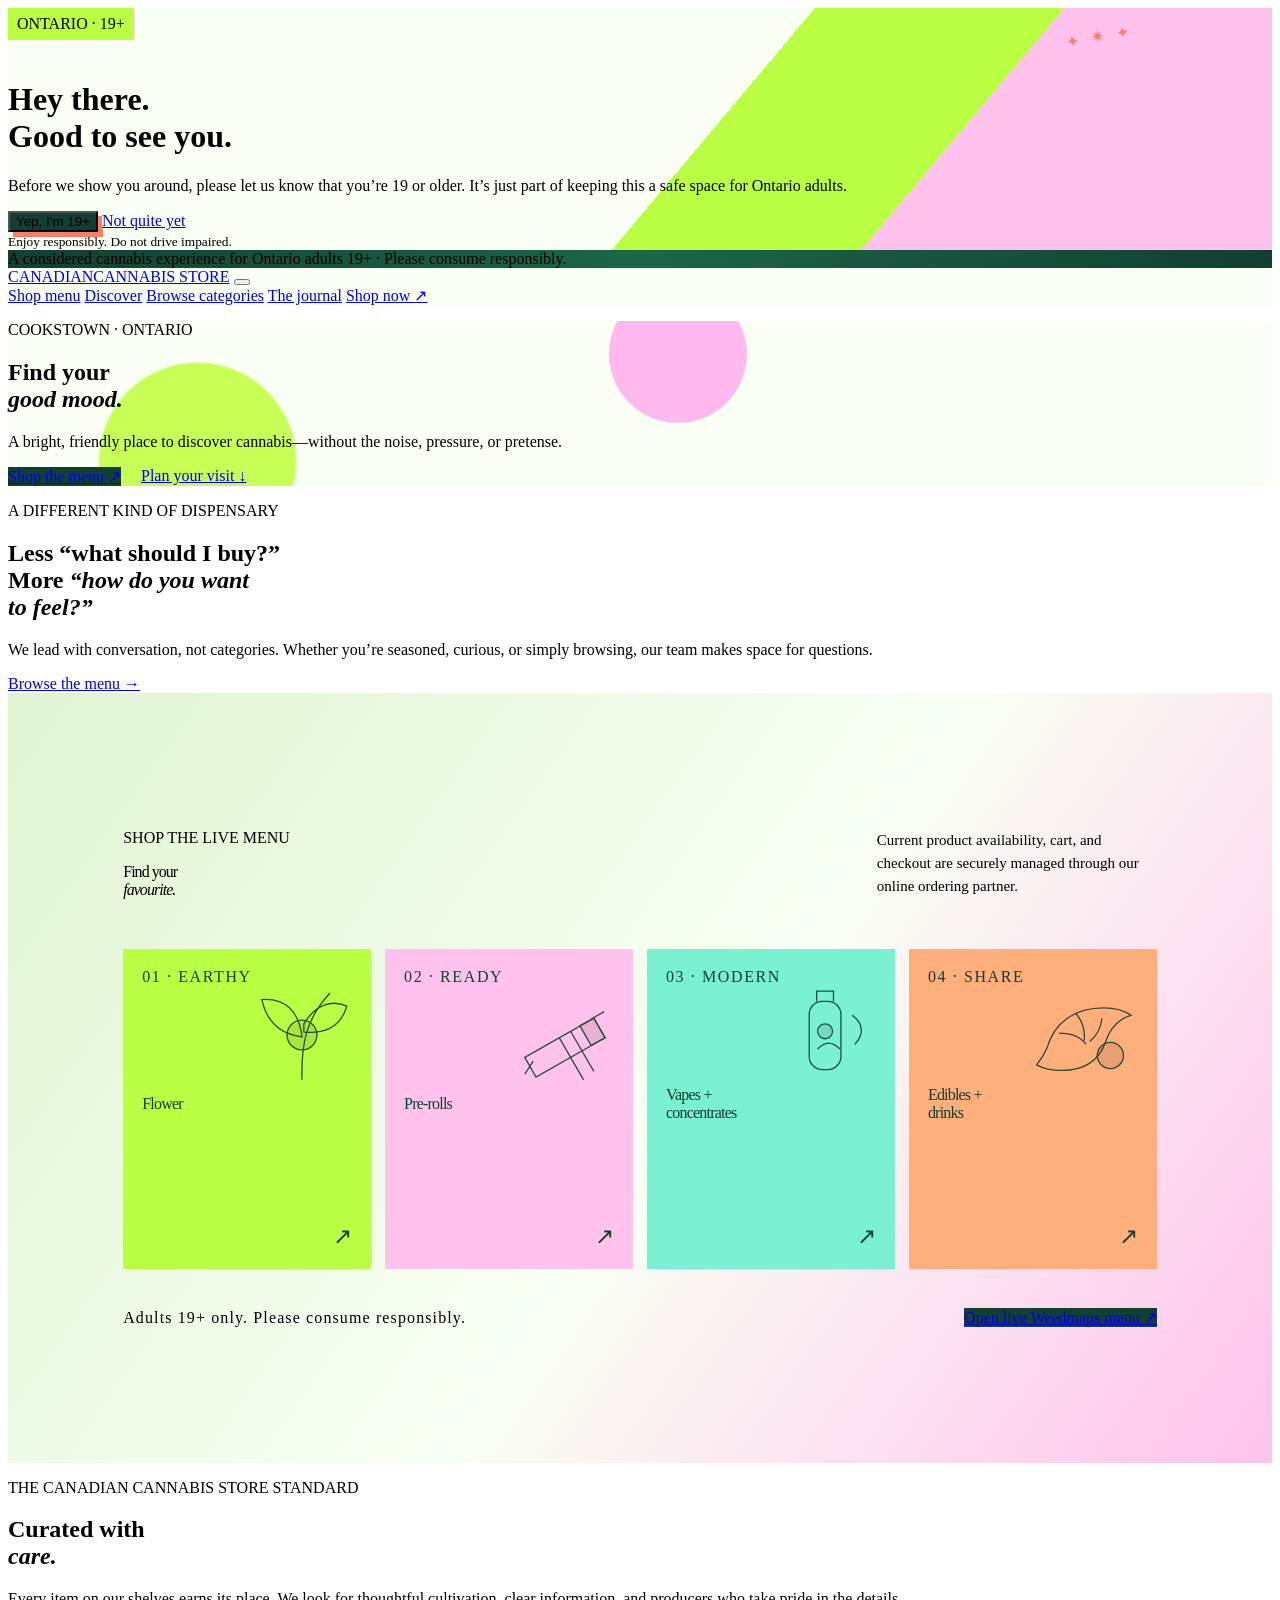
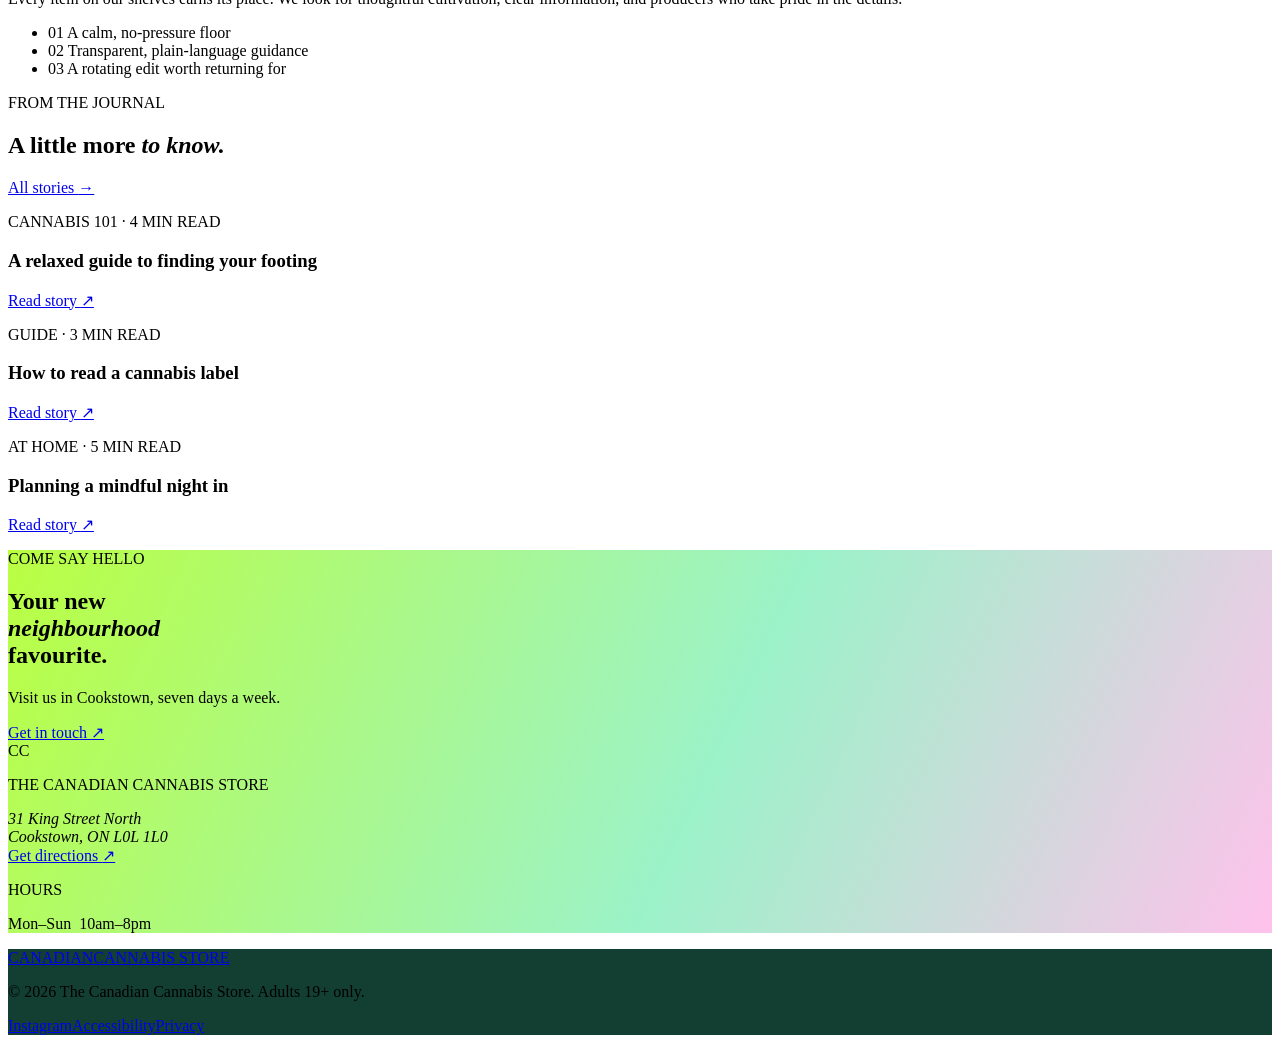
==== index.html @ 95847a27 "Add index.html" ====
<!doctype html>
<html lang="en">
  <head>
    <meta charset="UTF-8" />
    <meta name="viewport" content="width=device-width, initial-scale=1.0" />
    <meta name="description" content="The Canadian Cannabis Store is a 19+ cannabis retail experience in Cookstown, Ontario." />
    <title>The Canadian Cannabis Store — Cookstown, Ontario</title>
    <link rel="preconnect" href="https://fonts.googleapis.com" />
    <link rel="preconnect" href="https://fonts.gstatic.com" crossorigin />
    <link href="https://fonts.googleapis.com/css2?family=DM+Mono:wght@400;500&family=DM+Sans:wght@400;500;600;700&family=Fraunces:opsz,wght@9..144,500;9..144,600&display=swap" rel="stylesheet" />
    <link rel="stylesheet" href="styles.css" />
    <style>
      :root{--ink:#3d241c;--moss:#6c4935;--cream:#f8f0df;--sand:#e5cba4;--orange:#c96145;--lime:#c59e54}.notice,footer,.moods{background:#3d241c}.button-dark{background:#3d241c}.hero-actions{display:flex;align-items:center;gap:20px}.shop-menu{padding:120px 9vw;background:#eecb97}.shop-menu-head{display:flex;justify-content:space-between;align-items:end;margin-bottom:50px}.shop-menu h2{font:500 clamp(47px,5.5vw,76px)/.94 var(--serif);letter-spacing:-.06em;margin:0}.shop-menu h2 em{font-style:italic}.shop-menu-head>p{max-width:280px;font-size:15px;line-height:1.55;margin:0}.shop-links{display:grid;grid-template-columns:repeat(4,1fr);gap:14px}.shop-links a{color:var(--ink);min-height:282px;display:flex;flex-direction:column;justify-content:space-between;text-decoration:none;padding:19px;position:relative;overflow:hidden;transition:transform .25s,box-shadow .25s}.shop-links a:hover{transform:translateY(-5px);box-shadow:0 12px 0 rgba(61,36,28,.15)}.shop-links .category-no{font:10px var(--mono);letter-spacing:.1em}.shop-links strong{font:500 34px/.95 var(--serif);letter-spacing:-.05em;max-width:160px}.shop-links i{font-style:normal;font-size:23px;align-self:flex-end}.category-art{position:absolute;right:13px;top:30px;width:112px;height:112px;opacity:.9}.cat-flower{background:#d87850}.cat-preroll{background:#d6a958}.cat-vapes{background:#b98262}.cat-edibles{background:#d99774}.category-art svg{width:100%;height:100%;fill:none;stroke:var(--ink);stroke-width:1.4}.category-art .fill{fill:rgba(61,36,28,.12)}.shop-menu-bottom{margin-top:24px;display:flex;align-items:center;justify-content:space-between}.shop-menu-bottom p{font:10px var(--mono);letter-spacing:.07em}.shop-menu-bottom .button{white-space:nowrap}@media(max-width:760px){.hero-actions{align-items:flex-start;flex-direction:column}.shop-menu{padding:80px 9vw}.shop-menu-head{display:block;margin-bottom:35px}.shop-menu-head>p{margin-top:25px}.shop-links{grid-template-columns:1fr 1fr}.shop-links a{min-height:210px}.shop-links strong{font-size:27px}.category-art{width:86px;height:86px;top:26px}.shop-menu-bottom{align-items:flex-start;gap:20px;flex-direction:column}}
      .shop-drawer{position:fixed;inset:0;z-index:30;pointer-events:none}.shop-drawer.is-open{pointer-events:auto}.drawer-backdrop{position:absolute;inset:0;background:rgba(61,36,28,.5);opacity:0;transition:opacity .25s}.drawer-panel{position:absolute;right:0;top:0;height:100%;width:min(1120px,100%);overflow-y:auto;background:#f8f0df;transform:translateX(100%);transition:transform .35s ease;padding:47px 5vw}.shop-drawer.is-open .drawer-backdrop{opacity:1}.shop-drawer.is-open .drawer-panel{transform:translateX(0)}.drawer-header{display:flex;align-items:flex-start;justify-content:space-between;border-bottom:1px solid rgba(61,36,28,.25);padding-bottom:26px}.drawer-header .eyebrow{margin-bottom:12px}.drawer-header h2{font:500 53px/.9 var(--serif);letter-spacing:-.06em;margin:0}.drawer-header h2 em{font-style:italic}.drawer-close{border:1px solid var(--ink);background:transparent;color:var(--ink);font:31px/1 var(--sans);height:42px;width:42px;border-radius:50%;cursor:pointer}.drawer-note{margin:20px 0 35px;font:10px/1.5 var(--mono);letter-spacing:.04em;color:#745848}.drawer-content{display:grid;grid-template-columns:1.5fr .8fr;gap:44px}.drawer-section-title{display:flex;align-items:baseline;justify-content:space-between;border-bottom:1px solid rgba(61,36,28,.25);padding-bottom:11px}.drawer-section-title h3{font:500 28px var(--serif);letter-spacing:-.04em;margin:0}.drawer-section-title span{font:9px var(--mono);letter-spacing:.09em}.product-grid{display:grid;grid-template-columns:repeat(2,1fr);gap:14px;margin-top:15px}.menu-product{background:#fff9ec;padding:14px}.product-pack{height:130px;display:flex;align-items:center;justify-content:center;position:relative;overflow:hidden}.product-pack:before,.product-pack:after{content:'';position:absolute;border:1px solid rgba(61,36,28,.32);border-radius:50%;height:120px;width:120px}.product-pack:after{height:78px;width:78px}.product-pack span{position:relative;z-index:1;font:11px var(--mono);letter-spacing:.08em}.terra{background:#d87850}.gold{background:#d6a958}.olive{background:#aeb068}.rose{background:#dcaa91}.menu-product p{font:9px var(--mono);letter-spacing:.06em;margin:15px 0 6px}.menu-product h4{font:500 25px/1 var(--serif);letter-spacing:-.04em;margin:0 0 14px}.menu-product>div:last-child{display:flex;align-items:center;justify-content:space-between}.menu-product strong{font-size:13px}.menu-product button{border:1px solid var(--ink);border-radius:18px;background:transparent;padding:7px 10px;color:var(--ink);font:10px var(--mono);cursor:pointer}.menu-product button span{font-size:16px;margin-left:6px}.cart-panel{background:#e7c99c;padding:21px;height:max-content;position:sticky;top:0}.cart-items{min-height:145px;padding:12px 0}.cart-items>p{font:13px/1.45 var(--sans);max-width:170px}.cart-item{display:grid;grid-template-columns:1fr auto 18px;gap:9px;padding:9px 0;border-bottom:1px solid rgba(61,36,28,.18);font-size:12px}.cart-item small{display:block;font:9px var(--mono);margin-top:4px}.cart-item button{background:transparent;border:0;color:var(--ink);font-size:18px;cursor:pointer;padding:0}.cart-total{display:flex;justify-content:space-between;border-top:1px solid var(--ink);padding:15px 0;font:13px var(--mono)}.cart-panel .button{width:100%;margin:4px 0 12px;font-size:9px}.cart-panel .button:disabled{opacity:.45;cursor:not-allowed}.cart-panel>small{font:9px/1.4 var(--mono);color:#745848;display:block}@media(max-width:760px){.drawer-panel{padding:27px 6vw}.drawer-header h2{font-size:43px}.drawer-content{grid-template-columns:1fr;gap:25px}.product-grid{grid-template-columns:1fr 1fr}.menu-product h4{font-size:21px}.cart-panel{position:static}.drawer-note{margin-bottom:24px}}
      :root{--ink:#123f32;--moss:#2e8061;--cream:#f9fff4;--sand:#dff4d2;--orange:#ff7d66;--lime:#baff42}.notice,footer,.moods{background:#123f32}.notice{background:linear-gradient(90deg,#123f32,#1a6748,#123f32)}.button-dark{background:#123f32}.header{background:#f9fff4}.hero{background:radial-gradient(circle at 15% 85%,#c8ff57 0 9%,transparent 9.2%),radial-gradient(circle at 53% 20%,#ffb9ed 0 10%,transparent 10.2%),#f9fff4}.hero-image{background-image:linear-gradient(130deg,rgba(186,255,66,.42),rgba(104,242,191,.28) 45%,rgba(255,127,218,.3)),url('https://images.unsplash.com/photo-1531058020387-3be344556be6?auto=format&fit=crop&w=1200&q=85');background-blend-mode:screen,normal}.image-tag{background:#baff42}.shop-menu{background:linear-gradient(125deg,#dff4d2 0%,#f9fff4 54%,#ffc2ec 100%)}.cat-flower{background:#baff42}.cat-preroll{background:#ffc2ec}.cat-vapes{background:#7af1d1}.cat-edibles{background:#ffae7c}.visit{background:linear-gradient(115deg,#baff42,#9cf2c9 56%,#ffc2ec)}.age-gate{background:linear-gradient(130deg,#f9fff4 0 55%,#baff42 55% 72%,#ffc2ec 72%)}.gate-art{background:radial-gradient(circle at 23% 28%,#ff7d66 0 12%,transparent 12.4%),radial-gradient(circle at 68% 68%,#baff42 0 17%,transparent 17.5%),linear-gradient(135deg,rgba(18,63,50,.16),rgba(18,63,50,.42)),url('https://images.unsplash.com/photo-1444392061186-0e23080c6128?auto=format&fit=crop&w=1000&q=85');background-position:center;background-size:cover}.hero-image,.manifesto-image,.story-image{background-color:#95db7d;background-blend-mode:soft-light;filter:saturate(.72) contrast(1.08) hue-rotate(42deg)}.gate-card{position:relative}.gate-card:after{content:'✦  ✷  ✦';position:absolute;right:11%;top:8%;color:#ff7d66;font:27px var(--serif);letter-spacing:.25em;transform:rotate(-10deg)}.gate-card .eyebrow{display:inline-block;background:#baff42;padding:7px 9px;margin-bottom:20px}.gate-actions .button-dark{box-shadow:5px 5px 0 #ff7d66}.gate-actions .button-quiet{background:#f9fff4}@media(max-width:760px){.age-gate{background:#f9fff4}.gate-card:after{right:4%;top:5%}.hero{background:radial-gradient(circle at 90% 4%,#ffc2ec 0 10%,transparent 10.3%),#f9fff4}}
      .story-two{background-image:url('https://images.unsplash.com/photo-1497250681960-ef046c08a56e?auto=format&fit=crop&w=900&q=80')!important}
    </style>
  </head>
  <body>
    <div class="age-gate" id="ageGate" role="dialog" aria-modal="true" aria-labelledby="gateTitle">
      <div class="gate-art"></div>
      <div class="gate-card">
        <span class="eyebrow">ONTARIO · 19+</span>
        <h1 id="gateTitle">Hey there.<br />Good to see you.</h1>
        <p>Before we show you around, please let us know that you’re 19 or older. It’s just part of keeping this a safe space for Ontario adults.</p>
        <div class="gate-actions">
          <button class="button button-dark" id="confirmAge">Yep, I’m 19+</button>
          <a class="button button-quiet" href="https://www.google.com">Not quite yet</a>
        </div>
        <small>Enjoy responsibly. Do not drive impaired.</small>
      </div>
    </div>

    <div class="site-shell" id="siteShell">
      <div class="notice">A considered cannabis experience for Ontario adults 19+ <span>·</span> Please consume responsibly.</div>
      <header class="header">
        <a class="brand" href="#top" aria-label="The Canadian Cannabis Store home">CANADIAN<span>CANNABIS STORE</span></a>
        <button class="menu-toggle" aria-label="Open menu" aria-expanded="false"><i></i><i></i></button>
        <nav class="nav" aria-label="Main navigation">
          <a href="#" data-order-link>Shop menu</a>
          <a href="#discover">Discover</a>
          <a href="#shop">Browse categories</a>
          <a href="#journal">The journal</a>
          <a href="#" class="nav-visit" data-order-link>Shop now <span>↗</span></a>
        </nav>
      </header>

      <main id="top">
        <section class="hero">
          <div class="hero-copy">
            <p class="eyebrow">COOKSTOWN · ONTARIO</p>
            <h1>Find your<br /><em>good mood.</em></h1>
            <p class="hero-intro">A bright, friendly place to discover cannabis—without the noise, pressure, or pretense.</p>
            <div class="hero-actions">
              <a href="#" class="button button-dark" data-order-link>Shop the menu <span>↗</span></a>
              <a href="#visit" class="text-link">Plan your visit <span>↓</span></a>
            </div>
          </div>
          <div class="hero-image-wrap">
            <div class="hero-image" role="img" aria-label="A quiet, sunlit shop interior with botanical details"></div>
          </div>
        </section>

        <section class="intro" id="discover">
          <p class="eyebrow">A DIFFERENT KIND OF DISPENSARY</p>
          <div class="intro-grid">
            <h2>Less “what should I buy?”<br />More <em>“how do you want<br />to feel?”</em></h2>
            <div class="intro-side">
              <p>We lead with conversation, not categories. Whether you’re seasoned, curious, or simply browsing, our team makes space for questions.</p>
              <a class="text-link" href="#shop">Browse the menu <span>→</span></a>
            </div>
          </div>
        </section>

        <section class="shop-menu" id="shop" aria-labelledby="shopMenuHeading">
          <div class="shop-menu-head"><div><p class="eyebrow">SHOP THE LIVE MENU</p><h2 id="shopMenuHeading">Find your<br /><em>favourite.</em></h2></div><p>Current product availability, cart, and checkout are securely managed through our online ordering partner.</p></div>
          <div class="shop-links">
            <a class="cat-flower" href="#" data-order-link><span class="category-no">01 · EARTHY</span><span class="category-art"><svg viewBox="0 0 120 120" aria-hidden="true"><path d="M60 108C59 70 64 43 90 15M60 62C36 59 22 45 17 22c25-2 40 13 43 40ZM62 48C75 27 92 22 108 29c-6 21-22 30-46 28Z"/><circle class="fill" cx="60" cy="60" r="16"/></svg></span><strong>Flower</strong><i>↗</i></a>
            <a class="cat-preroll" href="#" data-order-link><span class="category-no">02 · READY</span><span class="category-art"><svg viewBox="0 0 120 120" aria-hidden="true"><path d="m18 84 74-42 12 21-74 42zM89 43l14-8M27 88l-9 14M55 63l26 45M67 56l25 43"/><path class="fill" d="m92 42 12 21-15 8-12-21z"/></svg></span><strong>Pre-rolls</strong><i>↗</i></a>
            <a class="cat-vapes" href="#" data-order-link><span class="category-no">03 · MODERN</span><span class="category-art"><svg viewBox="0 0 120 120" aria-hidden="true"><rect x="42" y="24" width="34" height="73" rx="14"/><path d="M50 24V13h18v11M51 75c8-8 15-9 24 0M88 39c12 8 13 20 3 31"/><circle class="fill" cx="59" cy="56" r="8"/></svg></span><strong>Vapes +<br/>concentrates</strong><i>↗</i></a>
            <a class="cat-edibles" href="#" data-order-link><span class="category-no">04 · SHARE</span><span class="category-art"><svg viewBox="0 0 120 120" aria-hidden="true"><path d="M16 74c8-28 30-43 61-43 13 0 22 3 29 8-13 4-22 13-27 28-7 20-22 31-47 31-11 0-20-2-27-6 4-5 8-11 11-18Z"/><path d="M29 58c14 0 23 4 29 12M47 37c7 8 10 17 9 29M75 42c-1 10-5 18-13 25"/><circle class="fill" cx="84" cy="82" r="14"/></svg></span><strong>Edibles +<br/>drinks</strong><i>↗</i></a>
          </div>
          <div class="shop-menu-bottom"><p>Adults 19+ only. Please consume responsibly.</p><a href="#" data-order-link class="button button-dark">Open live Weedmaps menu <span>↗</span></a></div>
        </section>

        <section class="manifesto">
          <div class="manifesto-image" role="img" aria-label="Close up of a juniper branch"></div>
          <div class="manifesto-copy">
            <p class="eyebrow">THE CANADIAN CANNABIS STORE STANDARD</p>
            <h2>Curated with<br /><em>care.</em></h2>
            <p>Every item on our shelves earns its place. We look for thoughtful cultivation, clear information, and producers who take pride in the details.</p>
            <ul>
              <li><span>01</span> A calm, no-pressure floor</li>
              <li><span>02</span> Transparent, plain-language guidance</li>
              <li><span>03</span> A rotating edit worth returning for</li>
            </ul>
          </div>
        </section>

        <section class="journal" id="journal">
          <div class="journal-top"><div><p class="eyebrow">FROM THE JOURNAL</p><h2>A little more <em>to know.</em></h2></div><a class="text-link" href="#visit">All stories <span>→</span></a></div>
          <div class="story-grid">
            <article><div class="story-image story-one"></div><p class="story-meta">CANNABIS 101 · 4 MIN READ</p><h3>A relaxed guide to finding your footing</h3><a href="blog-cannabis-101.html" aria-label="Read Cannabis 101">Read story <span>↗</span></a></article>
            <article><div class="story-image story-two"></div><p class="story-meta">GUIDE · 3 MIN READ</p><h3>How to read a cannabis label</h3><a href="blog-reading-labels.html" aria-label="Read How to read a cannabis label">Read story <span>↗</span></a></article>
            <article><div class="story-image story-three"></div><p class="story-meta">AT HOME · 5 MIN READ</p><h3>Planning a mindful night in</h3><a href="blog-mindful-night.html" aria-label="Read Planning a mindful night in">Read story <span>↗</span></a></article>
          </div>
        </section>

        <section class="visit" id="visit">
          <div class="visit-copy"><p class="eyebrow">COME SAY HELLO</p><h2>Your new<br /><em>neighbourhood</em><br />favourite.</h2><p>Visit us in Cookstown, seven days a week.</p><a class="button button-light" href="mailto:info@thecanadiancannabisstore.org">Get in touch <span>↗</span></a></div>
          <div class="visit-detail"><div class="location-mark">CC</div><div><p class="eyebrow">THE CANADIAN CANNABIS STORE</p><address>31 King Street North<br />Cookstown, ON L0L 1L0</address><a class="direction-link" href="https://maps.google.com/?q=31+King+Street+North+Cookstown+ON">Get directions <span>↗</span></a></div><div class="hours"><p class="eyebrow">HOURS</p><p>Mon–Sun&nbsp;&nbsp;10am–8pm</p></div></div>
        </section>
      </main>
      <footer><a class="brand" href="#top">CANADIAN<span>CANNABIS STORE</span></a><p>© 2026 The Canadian Cannabis Store. Adults 19+ only.</p><div><a href="#top">Instagram</a><a href="#top">Accessibility</a><a href="#top">Privacy</a></div></footer>
    </div>
    <script src="config.js"></script>
    <script src="script.js"></script>
  </body>
</html>
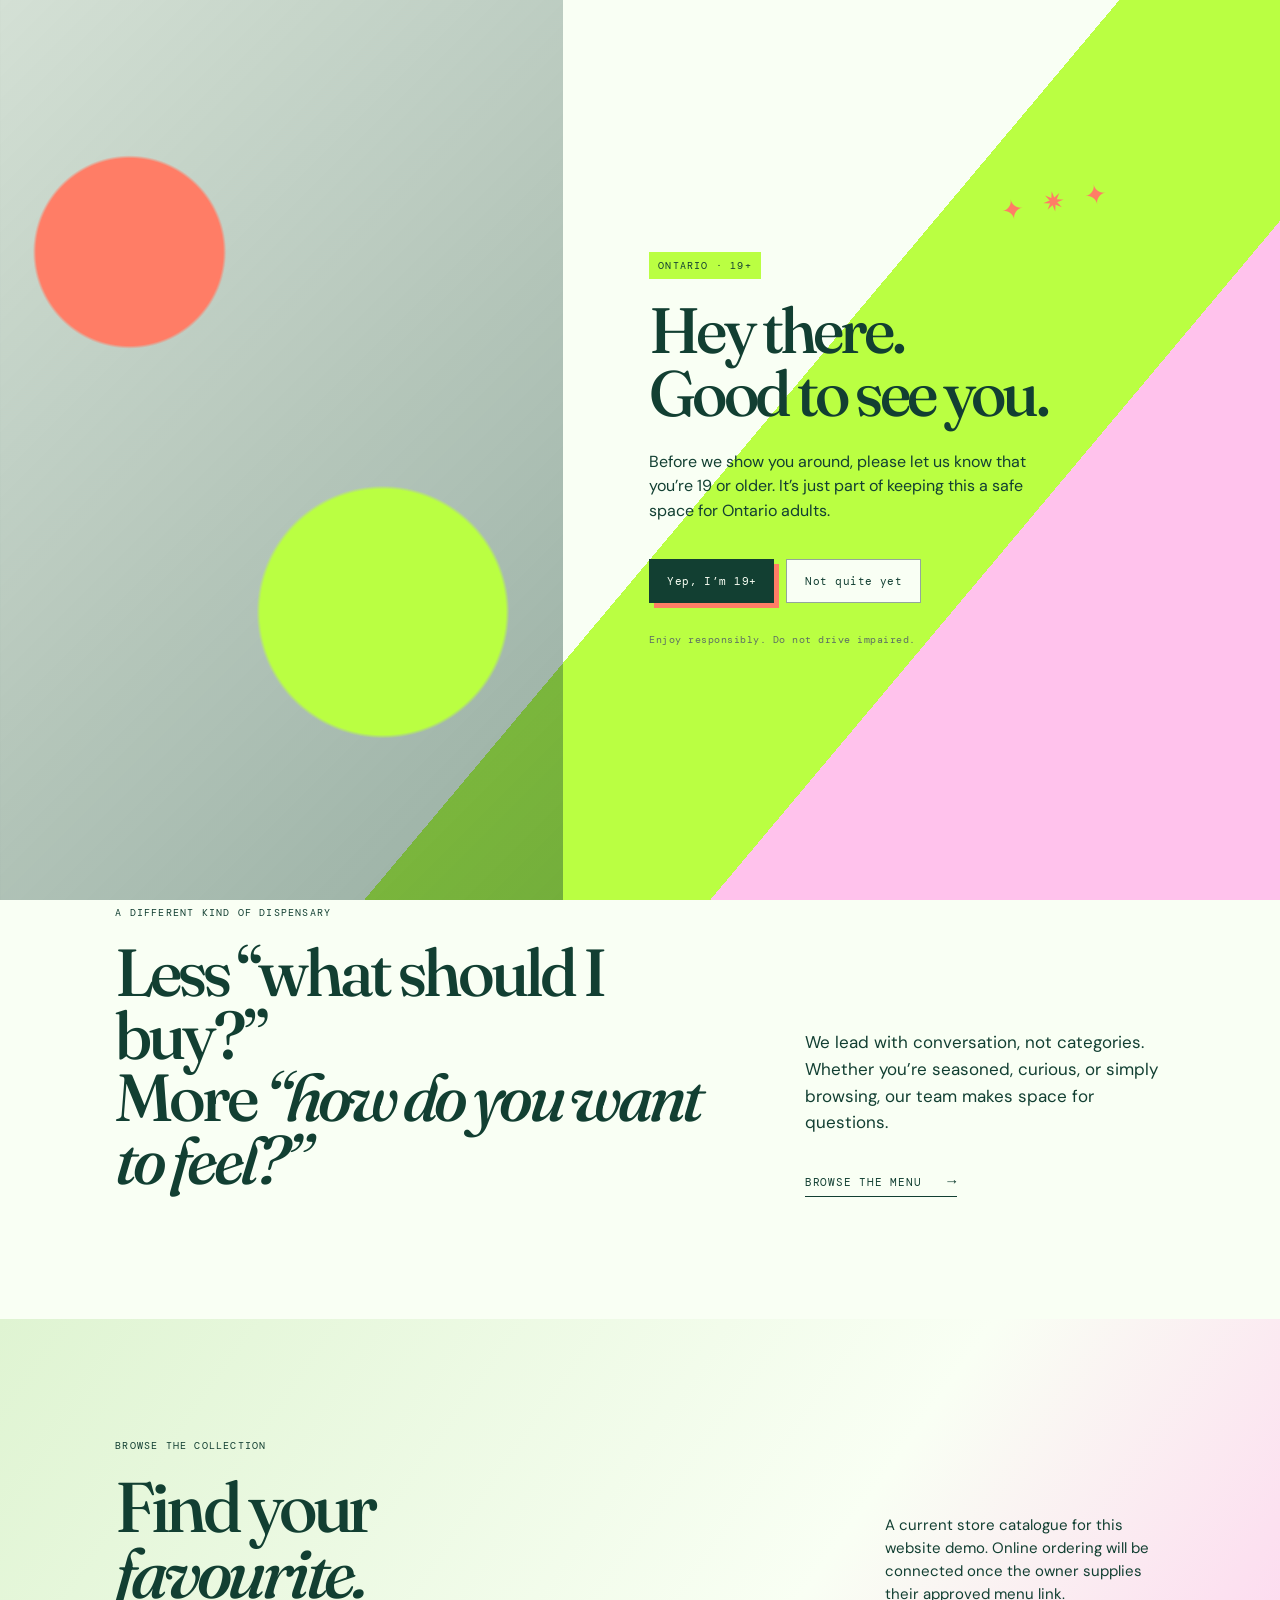
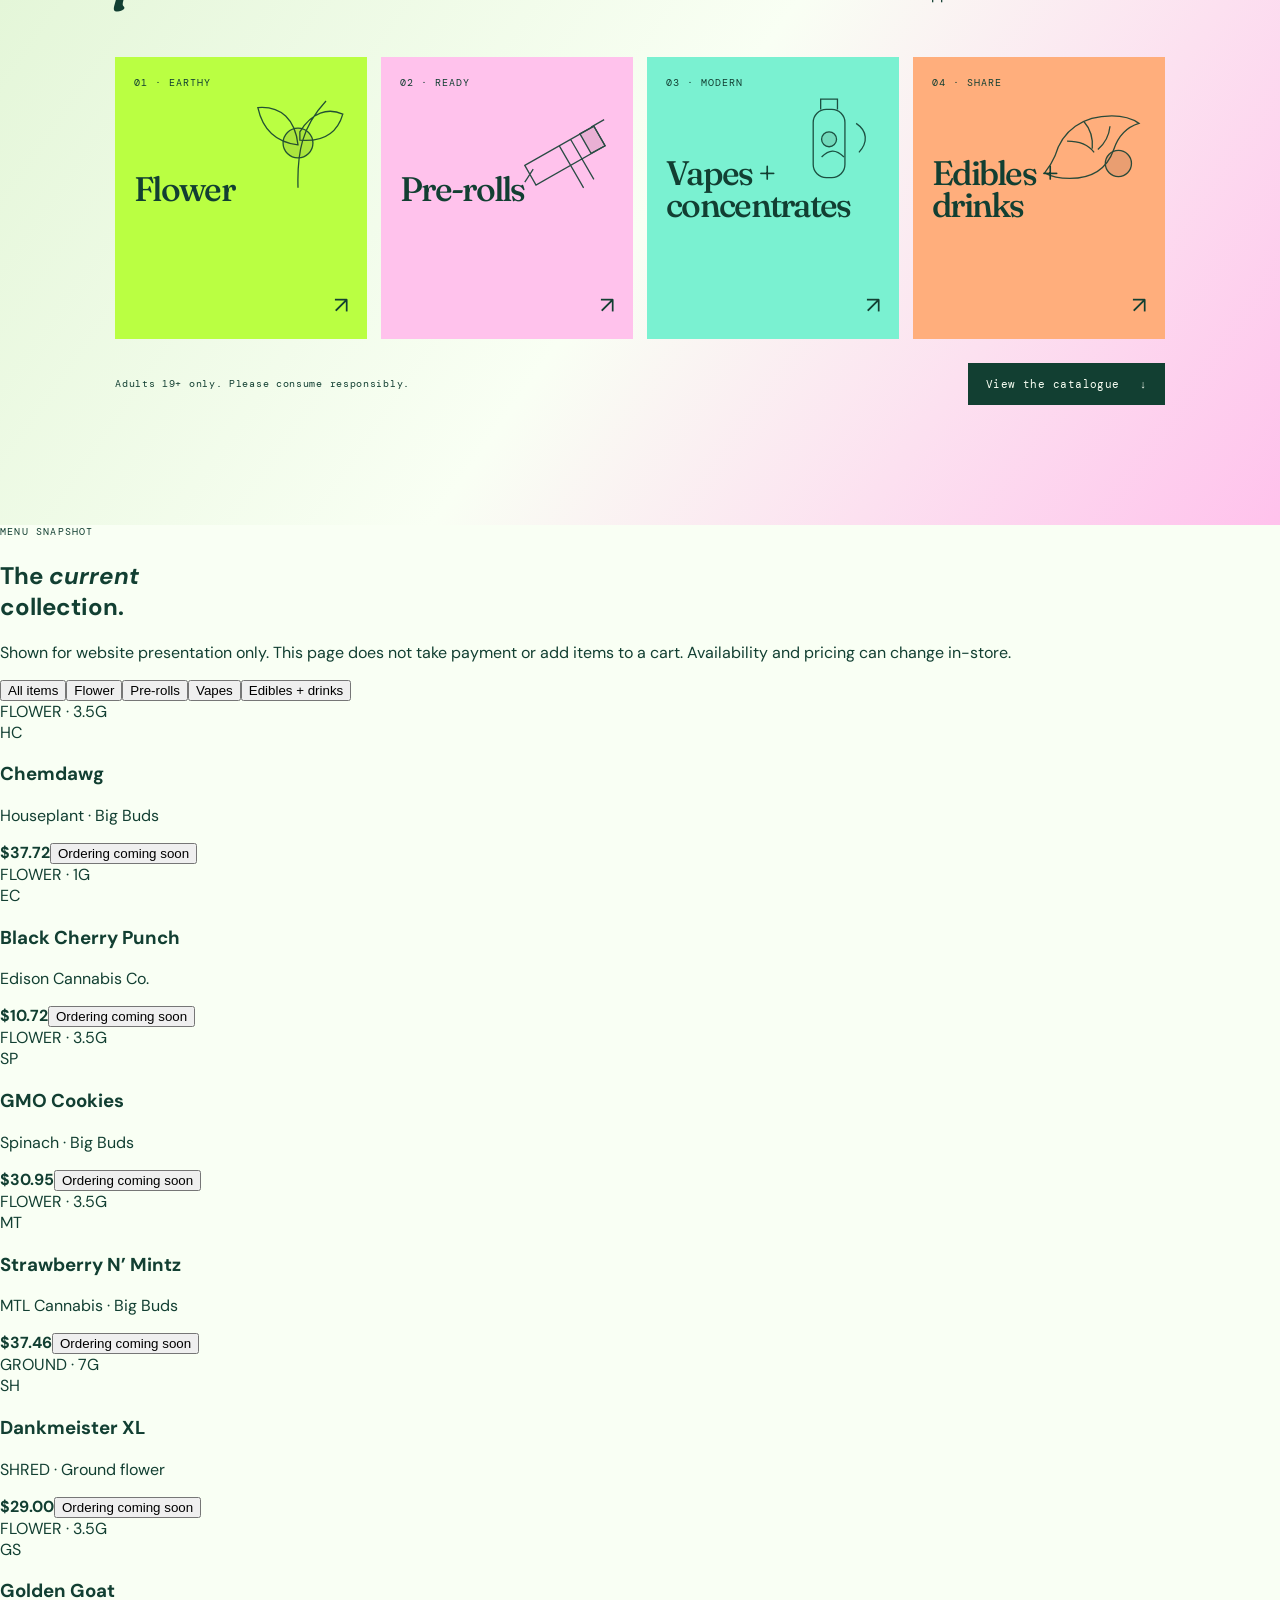
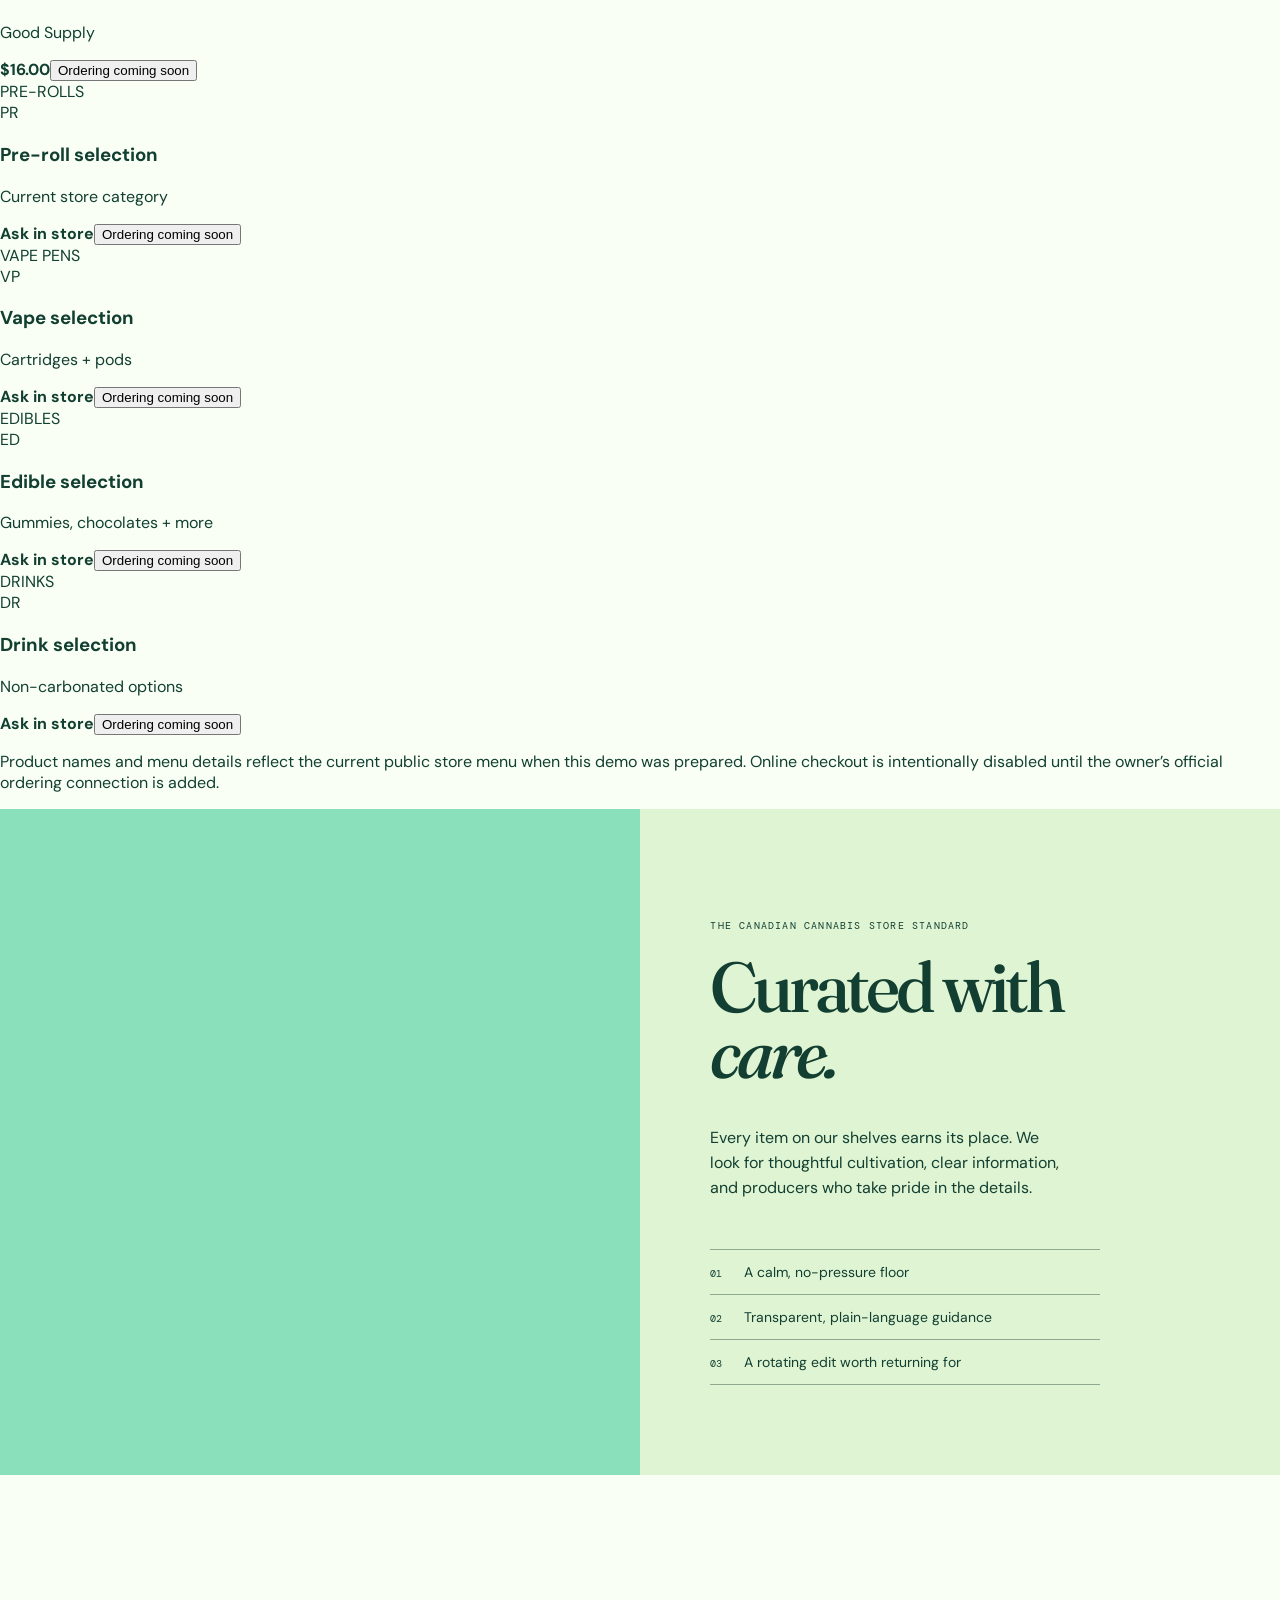
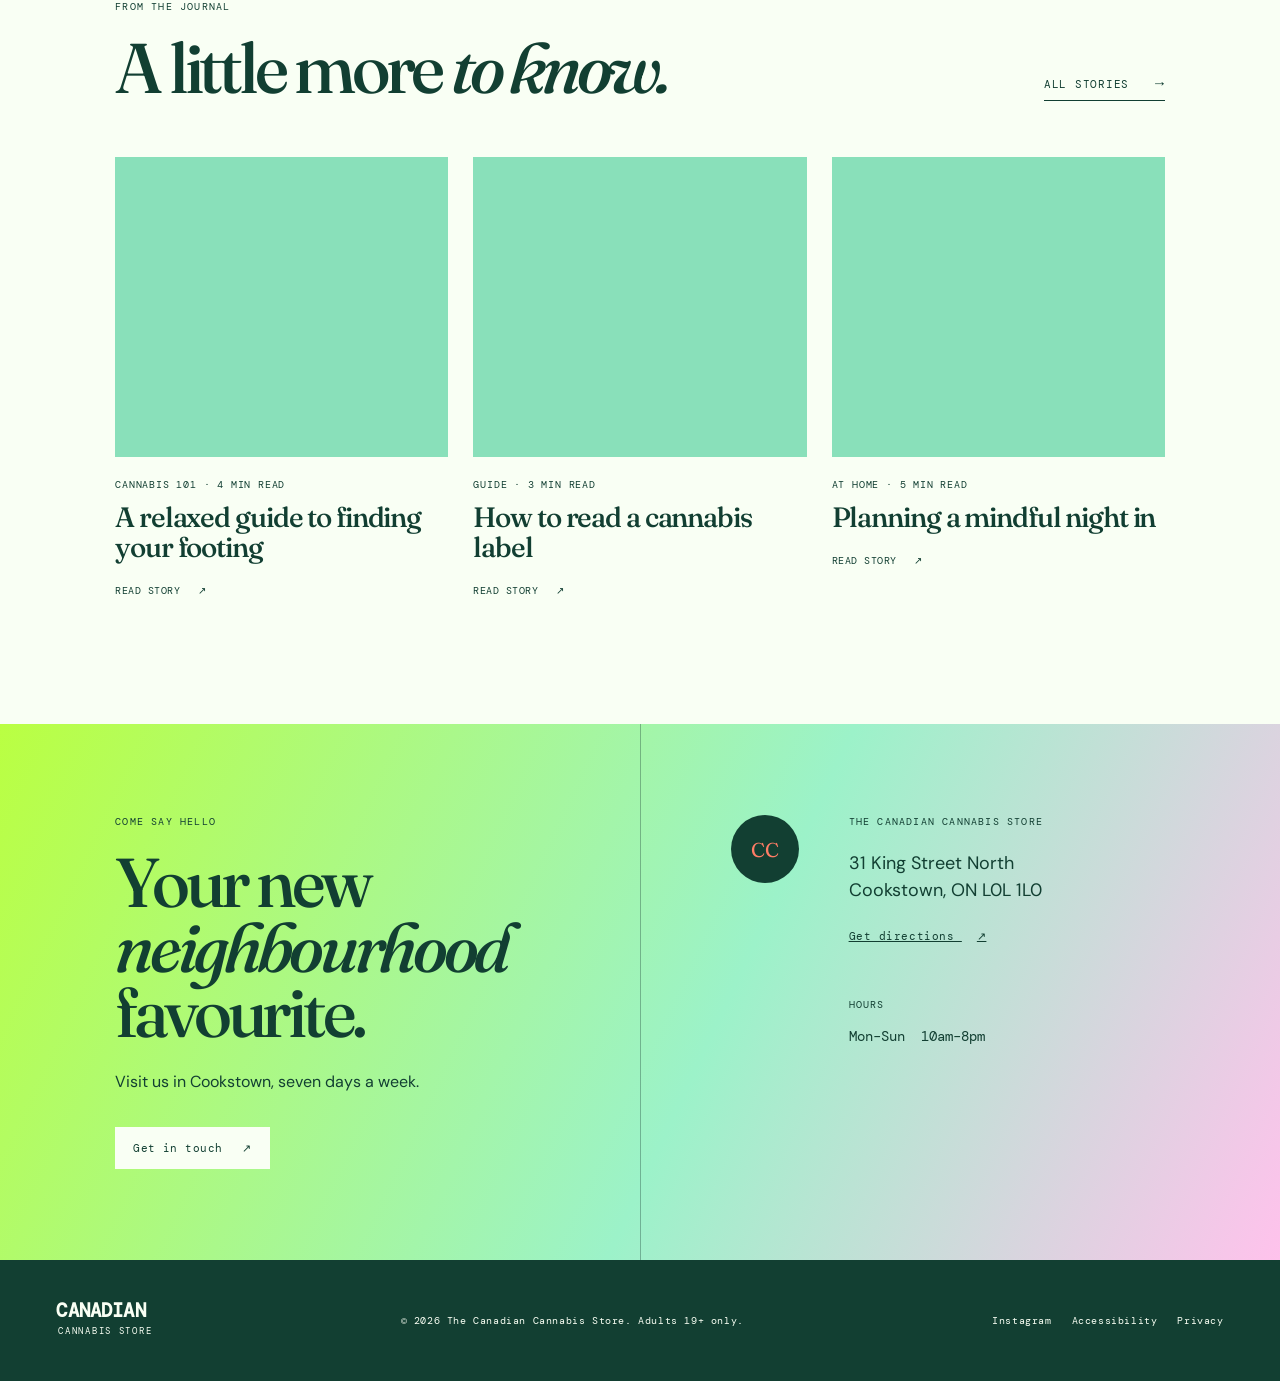
==== commit 01b8d2b9: "Add browse-only product catalogue and remove external ordering link" ====
--- a/index.html
+++ b/index.html
@@ -37,11 +37,11 @@
         <a class="brand" href="#top" aria-label="The Canadian Cannabis Store home">CANADIAN<span>CANNABIS STORE</span></a>
         <button class="menu-toggle" aria-label="Open menu" aria-expanded="false"><i></i><i></i></button>
         <nav class="nav" aria-label="Main navigation">
-          <a href="#" data-order-link>Shop menu</a>
+          <a href="#catalogue">Shop menu</a>
           <a href="#discover">Discover</a>
           <a href="#shop">Browse categories</a>
           <a href="#journal">The journal</a>
-          <a href="#" class="nav-visit" data-order-link>Shop now <span>↗</span></a>
+          <a href="#catalogue" class="nav-visit">Shop now <span>↓</span></a>
         </nav>
       </header>
 
@@ -52,7 +52,7 @@
             <h1>Find your<br /><em>good mood.</em></h1>
             <p class="hero-intro">A bright, friendly place to discover cannabis—without the noise, pressure, or pretense.</p>
             <div class="hero-actions">
-              <a href="#" class="button button-dark" data-order-link>Shop the menu <span>↗</span></a>
+              <a href="#catalogue" class="button button-dark">Shop the menu <span>↓</span></a>
               <a href="#visit" class="text-link">Plan your visit <span>↓</span></a>
             </div>
           </div>
@@ -73,14 +73,32 @@
         </section>
 
         <section class="shop-menu" id="shop" aria-labelledby="shopMenuHeading">
-          <div class="shop-menu-head"><div><p class="eyebrow">SHOP THE LIVE MENU</p><h2 id="shopMenuHeading">Find your<br /><em>favourite.</em></h2></div><p>Current product availability, cart, and checkout are securely managed through our online ordering partner.</p></div>
+          <div class="shop-menu-head"><div><p class="eyebrow">BROWSE THE COLLECTION</p><h2 id="shopMenuHeading">Find your<br /><em>favourite.</em></h2></div><p>A current store catalogue for this website demo. Online ordering will be connected once the owner supplies their approved menu link.</p></div>
           <div class="shop-links">
             <a class="cat-flower" href="#" data-order-link><span class="category-no">01 · EARTHY</span><span class="category-art"><svg viewBox="0 0 120 120" aria-hidden="true"><path d="M60 108C59 70 64 43 90 15M60 62C36 59 22 45 17 22c25-2 40 13 43 40ZM62 48C75 27 92 22 108 29c-6 21-22 30-46 28Z"/><circle class="fill" cx="60" cy="60" r="16"/></svg></span><strong>Flower</strong><i>↗</i></a>
             <a class="cat-preroll" href="#" data-order-link><span class="category-no">02 · READY</span><span class="category-art"><svg viewBox="0 0 120 120" aria-hidden="true"><path d="m18 84 74-42 12 21-74 42zM89 43l14-8M27 88l-9 14M55 63l26 45M67 56l25 43"/><path class="fill" d="m92 42 12 21-15 8-12-21z"/></svg></span><strong>Pre-rolls</strong><i>↗</i></a>
             <a class="cat-vapes" href="#" data-order-link><span class="category-no">03 · MODERN</span><span class="category-art"><svg viewBox="0 0 120 120" aria-hidden="true"><rect x="42" y="24" width="34" height="73" rx="14"/><path d="M50 24V13h18v11M51 75c8-8 15-9 24 0M88 39c12 8 13 20 3 31"/><circle class="fill" cx="59" cy="56" r="8"/></svg></span><strong>Vapes +<br/>concentrates</strong><i>↗</i></a>
             <a class="cat-edibles" href="#" data-order-link><span class="category-no">04 · SHARE</span><span class="category-art"><svg viewBox="0 0 120 120" aria-hidden="true"><path d="M16 74c8-28 30-43 61-43 13 0 22 3 29 8-13 4-22 13-27 28-7 20-22 31-47 31-11 0-20-2-27-6 4-5 8-11 11-18Z"/><path d="M29 58c14 0 23 4 29 12M47 37c7 8 10 17 9 29M75 42c-1 10-5 18-13 25"/><circle class="fill" cx="84" cy="82" r="14"/></svg></span><strong>Edibles +<br/>drinks</strong><i>↗</i></a>
           </div>
-          <div class="shop-menu-bottom"><p>Adults 19+ only. Please consume responsibly.</p><a href="#" data-order-link class="button button-dark">Open live Weedmaps menu <span>↗</span></a></div>
+          <div class="shop-menu-bottom"><p>Adults 19+ only. Please consume responsibly.</p><a href="#catalogue" class="button button-dark">View the catalogue <span>↓</span></a></div>
+        </section>
+
+        <section class="catalogue" id="catalogue" aria-labelledby="catalogueHeading">
+          <div class="catalogue-heading"><div><p class="eyebrow">MENU SNAPSHOT</p><h2 id="catalogueHeading">The <em>current</em><br />collection.</h2></div><p>Shown for website presentation only. This page does not take payment or add items to a cart. Availability and pricing can change in-store.</p></div>
+          <div class="catalogue-tabs" aria-label="Filter products"><button class="is-active" data-filter="all">All items</button><button data-filter="flower">Flower</button><button data-filter="preroll">Pre-rolls</button><button data-filter="vape">Vapes</button><button data-filter="edible">Edibles + drinks</button></div>
+          <div class="catalogue-grid">
+            <article class="catalogue-card mint" data-category="flower"><span>FLOWER · 3.5G</span><div class="product-mark">HC</div><h3>Chemdawg</h3><p>Houseplant · Big Buds</p><strong>$37.72</strong><button data-order-link>Ordering coming soon</button></article>
+            <article class="catalogue-card coral" data-category="flower"><span>FLOWER · 1G</span><div class="product-mark">EC</div><h3>Black Cherry Punch</h3><p>Edison Cannabis Co.</p><strong>$10.72</strong><button data-order-link>Ordering coming soon</button></article>
+            <article class="catalogue-card yellow" data-category="flower"><span>FLOWER · 3.5G</span><div class="product-mark">SP</div><h3>GMO Cookies</h3><p>Spinach · Big Buds</p><strong>$30.95</strong><button data-order-link>Ordering coming soon</button></article>
+            <article class="catalogue-card lilac" data-category="flower"><span>FLOWER · 3.5G</span><div class="product-mark">MT</div><h3>Strawberry N’ Mintz</h3><p>MTL Cannabis · Big Buds</p><strong>$37.46</strong><button data-order-link>Ordering coming soon</button></article>
+            <article class="catalogue-card mint" data-category="flower"><span>GROUND · 7G</span><div class="product-mark">SH</div><h3>Dankmeister XL</h3><p>SHRED · Ground flower</p><strong>$29.00</strong><button data-order-link>Ordering coming soon</button></article>
+            <article class="catalogue-card coral" data-category="flower"><span>FLOWER · 3.5G</span><div class="product-mark">GS</div><h3>Golden Goat</h3><p>Good Supply</p><strong>$16.00</strong><button data-order-link>Ordering coming soon</button></article>
+            <article class="catalogue-card yellow" data-category="preroll"><span>PRE-ROLLS</span><div class="product-mark">PR</div><h3>Pre-roll selection</h3><p>Current store category</p><strong>Ask in store</strong><button data-order-link>Ordering coming soon</button></article>
+            <article class="catalogue-card lilac" data-category="vape"><span>VAPE PENS</span><div class="product-mark">VP</div><h3>Vape selection</h3><p>Cartridges + pods</p><strong>Ask in store</strong><button data-order-link>Ordering coming soon</button></article>
+            <article class="catalogue-card coral" data-category="edible"><span>EDIBLES</span><div class="product-mark">ED</div><h3>Edible selection</h3><p>Gummies, chocolates + more</p><strong>Ask in store</strong><button data-order-link>Ordering coming soon</button></article>
+            <article class="catalogue-card mint" data-category="edible"><span>DRINKS</span><div class="product-mark">DR</div><h3>Drink selection</h3><p>Non-carbonated options</p><strong>Ask in store</strong><button data-order-link>Ordering coming soon</button></article>
+          </div>
+          <p class="catalogue-footnote">Product names and menu details reflect the current public store menu when this demo was prepared. Online checkout is intentionally disabled until the owner’s official ordering connection is added.</p>
         </section>
 
         <section class="manifesto">
@@ -113,6 +131,9 @@
       </main>
       <footer><a class="brand" href="#top">CANADIAN<span>CANNABIS STORE</span></a><p>© 2026 The Canadian Cannabis Store. Adults 19+ only.</p><div><a href="#top">Instagram</a><a href="#top">Accessibility</a><a href="#top">Privacy</a></div></footer>
     </div>
+    <div class="order-notice" id="orderNotice" role="dialog" aria-modal="true" aria-labelledby="orderNoticeTitle" hidden>
+      <div class="order-notice-card"><p class="eyebrow">ONLINE ORDERING</p><h2 id="orderNoticeTitle">Almost there.</h2><p id="orderNoticeMessage"></p><button class="button button-dark" id="orderNoticeClose">Got it</button></div>
+    </div>
     <script src="config.js"></script>
     <script src="script.js"></script>
   </body>
--- a/styles.css
+++ b/styles.css
@@ -0,0 +1 @@
+:root{--ink:#193b32;--moss:#315d4e;--cream:#f4f0e6;--sand:#ded5c1;--orange:#df7650;--lime:#bcc47d;--mono:'DM Mono',monospace;--sans:'DM Sans',sans-serif;--serif:'Fraunces',serif}*{box-sizing:border-box}html{scroll-behavior:smooth}body{margin:0;background:var(--cream);color:var(--ink);font-family:var(--sans);font-size:16px}.site-shell{overflow:hidden}.notice{background:var(--ink);color:#e7e4d7;padding:11px 4vw 10px;text-align:center;font:10px var(--mono);letter-spacing:.08em;text-transform:uppercase}.notice span{color:var(--lime);margin:0 8px}.header{height:89px;display:flex;align-items:center;justify-content:space-between;padding:0 4.4vw;border-bottom:1px solid rgba(25,59,50,.16)}.brand{color:var(--ink);font-size:19px;letter-spacing:.01em;font-weight:700;text-decoration:none;line-height:.77}.brand span{display:block;font:9px var(--mono);letter-spacing:.19em;margin:6px 0 0 2px}.nav{display:flex;gap:34px;align-items:center}.nav a{font-size:13px;color:var(--ink);text-decoration:none}.nav-visit{border:1px solid var(--ink);padding:10px 15px}.nav-visit span{padding-left:10px}.menu-toggle{display:none}.hero{min-height:648px;display:grid;grid-template-columns:48% 52%;position:relative}.hero-copy{padding:94px 7vw 70px 9vw;display:flex;align-items:flex-start;flex-direction:column}.eyebrow{font:10px var(--mono);letter-spacing:.12em;margin:0 0 22px;color:inherit}.hero h1,.intro h2,.manifesto h2,.journal h2,.visit h2{font:500 clamp(52px,6.4vw,100px)/.94 var(--serif);letter-spacing:-.06em;margin:0}.hero h1 em,.intro h2 em,.manifesto h2 em,.journal h2 em,.visit h2 em{font-style:italic;font-weight:500}.hero-intro{max-width:315px;line-height:1.55;margin:40px 0 32px;font-size:16px}.text-link{color:var(--ink);text-decoration:none;font:11px var(--mono);letter-spacing:.07em;text-transform:uppercase;border-bottom:1px solid var(--ink);padding-bottom:7px}.text-link span{padding-left:18px;font-size:15px}.hero-image-wrap{padding:0 5vw 0 0;position:relative}.hero-image{height:100%;min-height:590px;background:linear-gradient(180deg,rgba(19,44,37,.04),rgba(19,44,37,.25)),url('https://images.unsplash.com/photo-1531058020387-3be344556be6?auto=format&fit=crop&w=1200&q=85') center/cover}.image-tag{position:absolute;right:0;bottom:35px;background:#f2ab7d;padding:15px 20px;font:10px/1.5 var(--mono);letter-spacing:.07em;text-transform:uppercase;color:var(--ink)}.image-tag span{display:block;font-size:16px;margin-bottom:4px}.hero-scroll{position:absolute;bottom:27px;left:4.4vw;font:9px var(--mono);letter-spacing:.13em}.hero-scroll span{width:100px;border-top:1px solid var(--ink);display:inline-block;margin:0 0 3px 13px}.intro{padding:135px 9vw 128px}.intro-grid{display:grid;grid-template-columns:1.25fr .75fr;gap:7vw}.intro h2{font-size:clamp(43px,5.2vw,78px)}.intro-side{align-self:end}.intro-side p{font-size:17px;line-height:1.58;max-width:370px;margin:0 0 34px}.moods{background:var(--ink);padding:95px 4.4vw 28px;color:var(--cream)}.section-head{display:flex;justify-content:space-between;align-items:baseline;margin-bottom:43px}.section-head p:last-child{font:14px var(--mono);color:#c4cab3}.mood-grid{display:grid;grid-template-columns:repeat(3,1fr)}.mood-card{height:430px;padding:25px 28px;display:flex;flex-direction:column;position:relative;color:var(--ink);overflow:hidden}.mood-card:before{content:'';position:absolute;inset:0;background-size:cover;background-position:center;mix-blend-mode:multiply;opacity:.22}.unwind{background:#bfc36d}.unwind:before{background-image:url('https://images.unsplash.com/photo-1545239705-1564e58b9e4a?auto=format&fit=crop&w=1000&q=80')}.wander{background:#e9a674}.wander:before{background-image:url('https://images.unsplash.com/photo-1497250681960-ef046c08a56e?auto=format&fit=crop&w=1000&q=80')}.gather{background:#d8ddd0}.gather:before{background-image:url('https://images.unsplash.com/photo-1473445361085-b9a07f55608b?auto=format&fit=crop&w=1000&q=80')}.mood-card>*{z-index:1}.card-number{font:11px var(--mono)}.mood-card h3{font:500 52px var(--serif);letter-spacing:-.05em;margin:auto 0 8px}.mood-card p{font-size:14px;line-height:1.45;margin:0}.card-arrow{position:absolute!important;right:28px;bottom:25px;border:1px solid var(--ink);height:38px;width:38px;border-radius:50%;display:grid;place-items:center}.moods-note{text-align:right;color:#c4cab3;font:10px var(--mono);letter-spacing:.07em;margin:21px 0}.manifesto{display:grid;grid-template-columns:1fr 1fr;min-height:640px}.manifesto-image{background:url('https://images.unsplash.com/photo-1458966480358-a0ac42de0a7a?auto=format&fit=crop&w=1200&q=80') center/cover}.manifesto-copy{padding:110px 11% 90px;background:var(--sand)}.manifesto h2{font-size:clamp(50px,5.5vw,80px);margin-bottom:40px}.manifesto-copy>p:not(.eyebrow){font-size:16px;line-height:1.55;max-width:350px;margin:0 0 48px}.manifesto ul{padding:0;margin:0;list-style:none;border-top:1px solid rgba(25,59,50,.4);max-width:390px}.manifesto li{border-bottom:1px solid rgba(25,59,50,.4);padding:13px 0;font-size:14px}.manifesto li span{font:10px var(--mono);margin-right:18px}.journal{padding:125px 9vw}.journal-top{display:flex;justify-content:space-between;align-items:end;margin-bottom:56px}.journal h2{font-size:clamp(47px,5.5vw,76px)}.story-grid{display:grid;grid-template-columns:repeat(3,1fr);gap:25px}.story-image{height:300px;background-position:center;background-size:cover}.story-one{background-image:url('https://images.unsplash.com/photo-1495576775051-9c2a5f260c0f?auto=format&fit=crop&w=900&q=80')}.story-two{background-image:url('https://images.unsplash.com/photo-1488459716781-31db52582fe9?auto=format&fit=crop&w=900&q=80')}.story-three{background-image:url('https://images.unsplash.com/photo-1501183638710-841dd1904471?auto=format&fit=crop&w=900&q=80')}.story-meta{font:10px var(--mono);letter-spacing:.08em;margin:21px 0 11px}.story-grid h3{font:500 28px/1.08 var(--serif);letter-spacing:-.04em;margin:0 0 16px}.story-grid a{color:var(--ink);font:10px var(--mono);letter-spacing:.05em;text-transform:uppercase;text-decoration:none}.story-grid a span{margin-left:11px}.visit{background:var(--orange);display:grid;grid-template-columns:1fr 1fr;color:var(--ink);min-height:500px}.visit-copy{padding:91px 9vw}.visit h2{font-size:clamp(49px,5.4vw,78px);margin-bottom:26px}.visit-copy>p:not(.eyebrow){font-size:16px;margin-bottom:35px}.button{display:inline-flex;align-items:center;justify-content:center;text-decoration:none;border:0;padding:14px 18px;font:11px var(--mono);letter-spacing:.04em;cursor:pointer}.button span{padding-left:20px}.button-light{background:var(--cream);color:var(--ink)}.button-dark{background:var(--ink);color:var(--cream)}.button-quiet{color:var(--ink);background:transparent;border:1px solid rgba(25,59,50,.45)}.visit-detail{padding:91px 9vw 50px 7vw;border-left:1px solid rgba(25,59,50,.35);display:grid;grid-template-columns:90px 1fr;gap:28px;align-content:start}.location-mark{height:68px;width:68px;border-radius:50%;background:var(--ink);color:var(--orange);display:grid;place-items:center;font:20px var(--serif)}address{font-size:18px;line-height:1.5;font-style:normal;margin:0 0 20px}.direction-link{color:var(--ink);font:11px var(--mono);letter-spacing:.05em}.direction-link span{margin-left:15px}.hours{grid-column:2;margin-top:25px}.hours .eyebrow{margin-bottom:9px}.hours p:last-child{font:14px/1.65 var(--mono)}footer{background:var(--ink);color:var(--cream);padding:44px 4.4vw;display:flex;align-items:center;justify-content:space-between}footer .brand,footer a{color:var(--cream)}footer p,footer a{font:10px var(--mono);letter-spacing:.06em;text-decoration:none}footer div{display:flex;gap:20px}.age-gate{position:fixed;inset:0;z-index:10;background:#f0ede2;display:grid;grid-template-columns:44% 56%;transition:opacity .5s,visibility .5s}.age-gate.is-hidden{opacity:0;visibility:hidden}.gate-art{background:linear-gradient(135deg,rgba(27,62,52,.2),transparent),url('https://images.unsplash.com/photo-1444392061186-0e23080c6128?auto=format&fit=crop&w=1000&q=85') center/cover}.gate-card{padding:13vh 12%;align-self:center;max-width:620px}.gate-card h1{font:500 clamp(43px,5vw,74px)/.98 var(--serif);letter-spacing:-.06em;margin:0 0 25px}.gate-card p{max-width:410px;line-height:1.55}.gate-actions{display:flex;gap:12px;margin:35px 0 24px}.gate-card small{font:10px var(--mono);letter-spacing:.05em;color:#5d6f65}@media(max-width:760px){.notice{font-size:8px;padding:10px 20px}.header{height:72px}.nav{position:absolute;top:110px;right:16px;background:var(--cream);z-index:3;padding:20px;display:none;flex-direction:column;align-items:stretch;gap:20px;box-shadow:0 8px 20px #193b3222}.nav.open{display:flex}.menu-toggle{display:flex;border:0;background:transparent;flex-direction:column;gap:5px}.menu-toggle i{display:block;width:25px;border-top:1px solid var(--ink)}.hero{grid-template-columns:1fr;min-height:auto}.hero-copy{padding:70px 9vw 60px}.hero-image-wrap{padding:0}.hero-image{min-height:430px}.hero-scroll{display:none}.image-tag{bottom:15px}.intro{padding:85px 9vw}.intro-grid,.manifesto,.visit{grid-template-columns:1fr}.intro-side{margin-top:35px}.moods{padding:70px 5vw 20px}.section-head p:last-child{display:none}.mood-grid,.story-grid{grid-template-columns:1fr}.mood-card{height:290px}.manifesto-image{height:390px}.manifesto-copy{padding:75px 9vw}.journal{padding:80px 9vw}.journal-top{margin-bottom:35px}.journal-top>.text-link{display:none}.story-grid{gap:40px}.story-image{height:330px}.visit-copy{padding:74px 9vw}.visit-detail{padding:55px 9vw;border-left:0;border-top:1px solid rgba(25,59,50,.35);grid-template-columns:75px 1fr}.hours{grid-column:1/-1}.age-gate{grid-template-columns:1fr}.gate-art{display:none}.gate-card{padding:70px 9vw}.gate-actions{flex-direction:column;align-items:stretch}footer{align-items:flex-start;gap:26px;flex-direction:column}footer div{flex-wrap:wrap}}
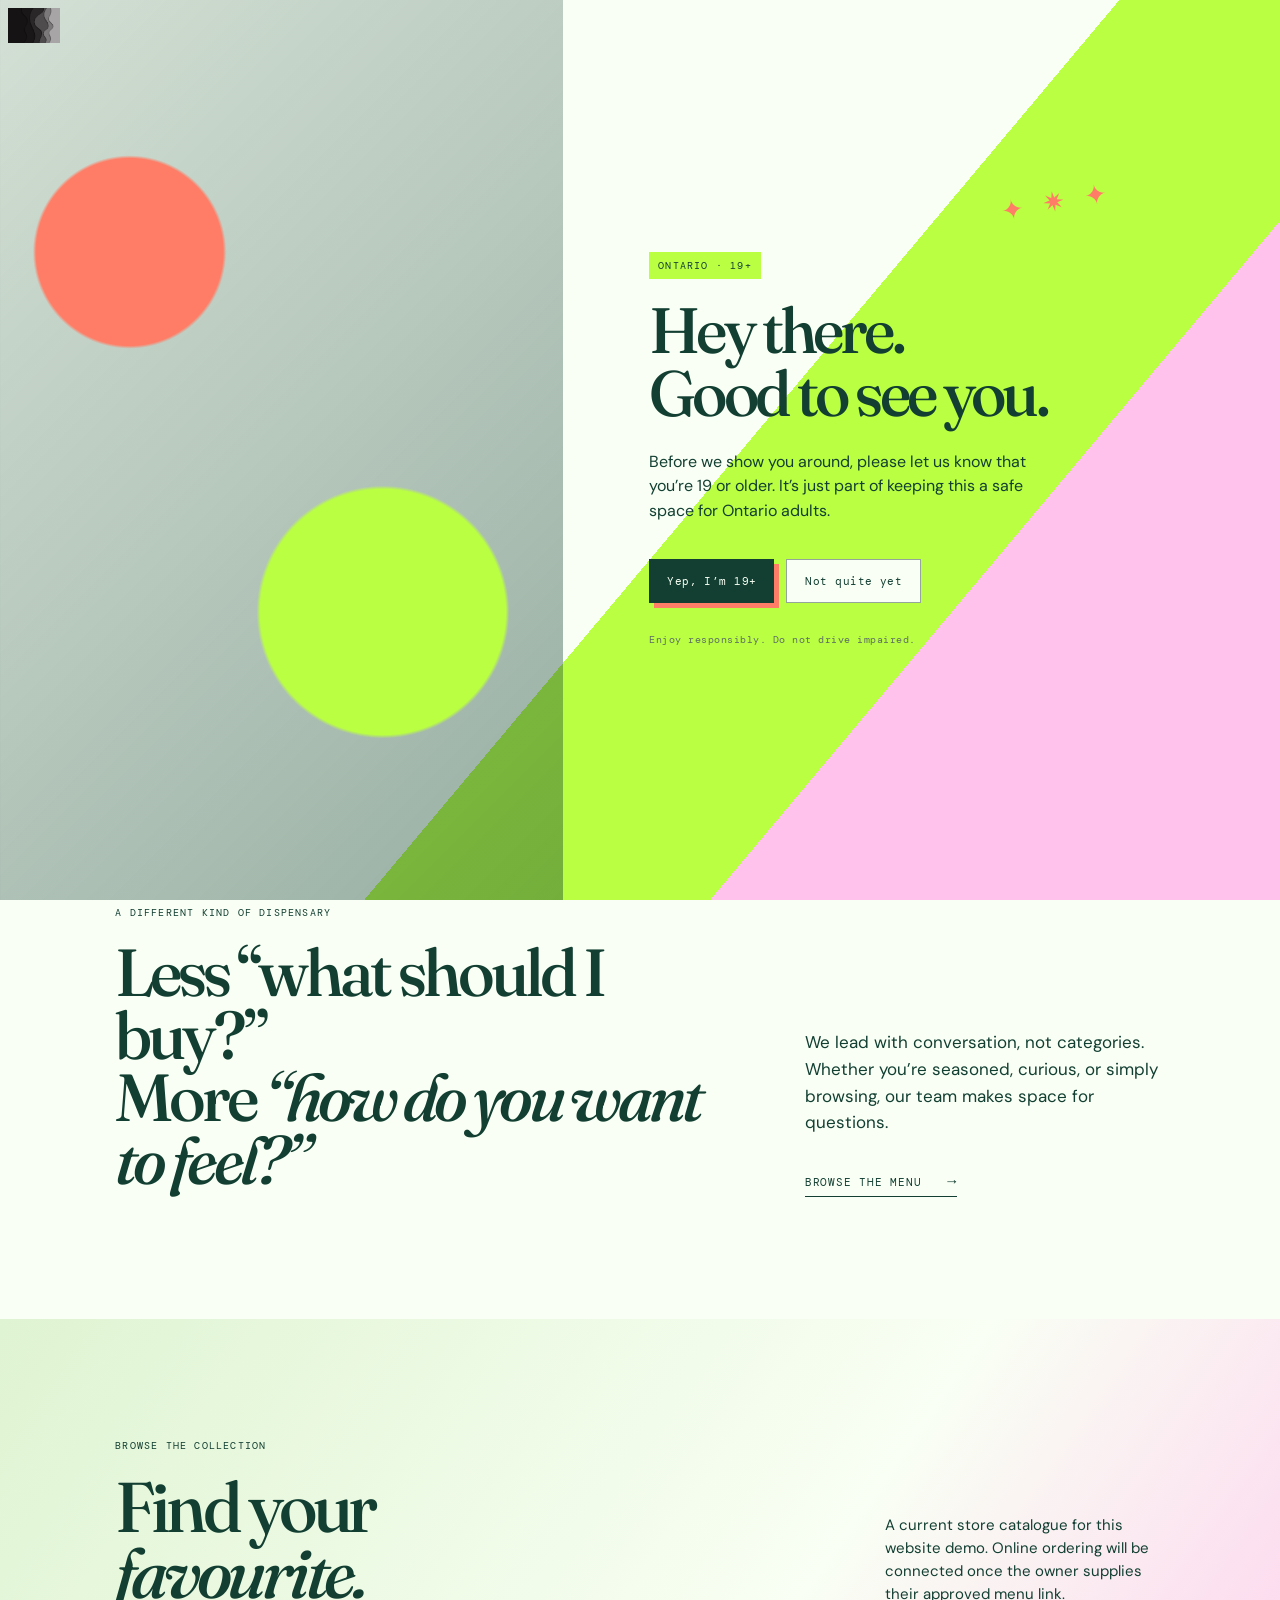
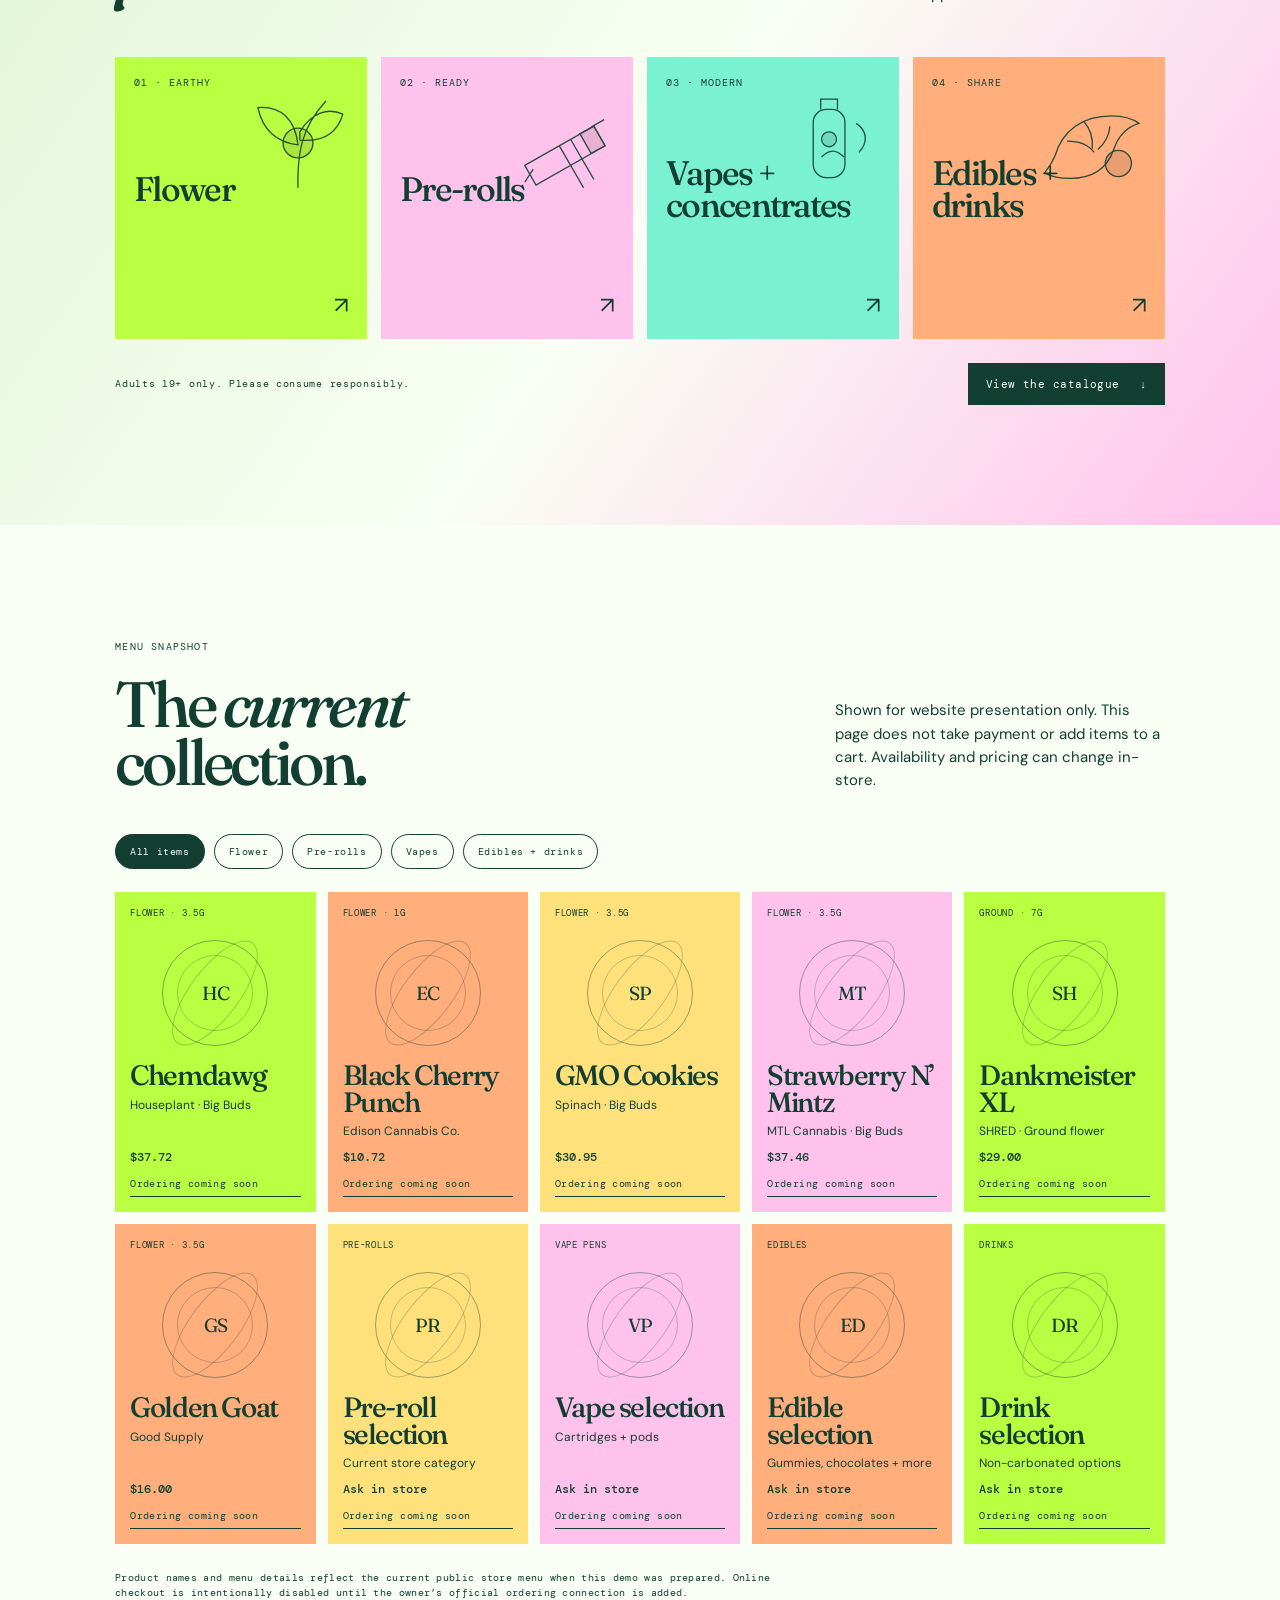
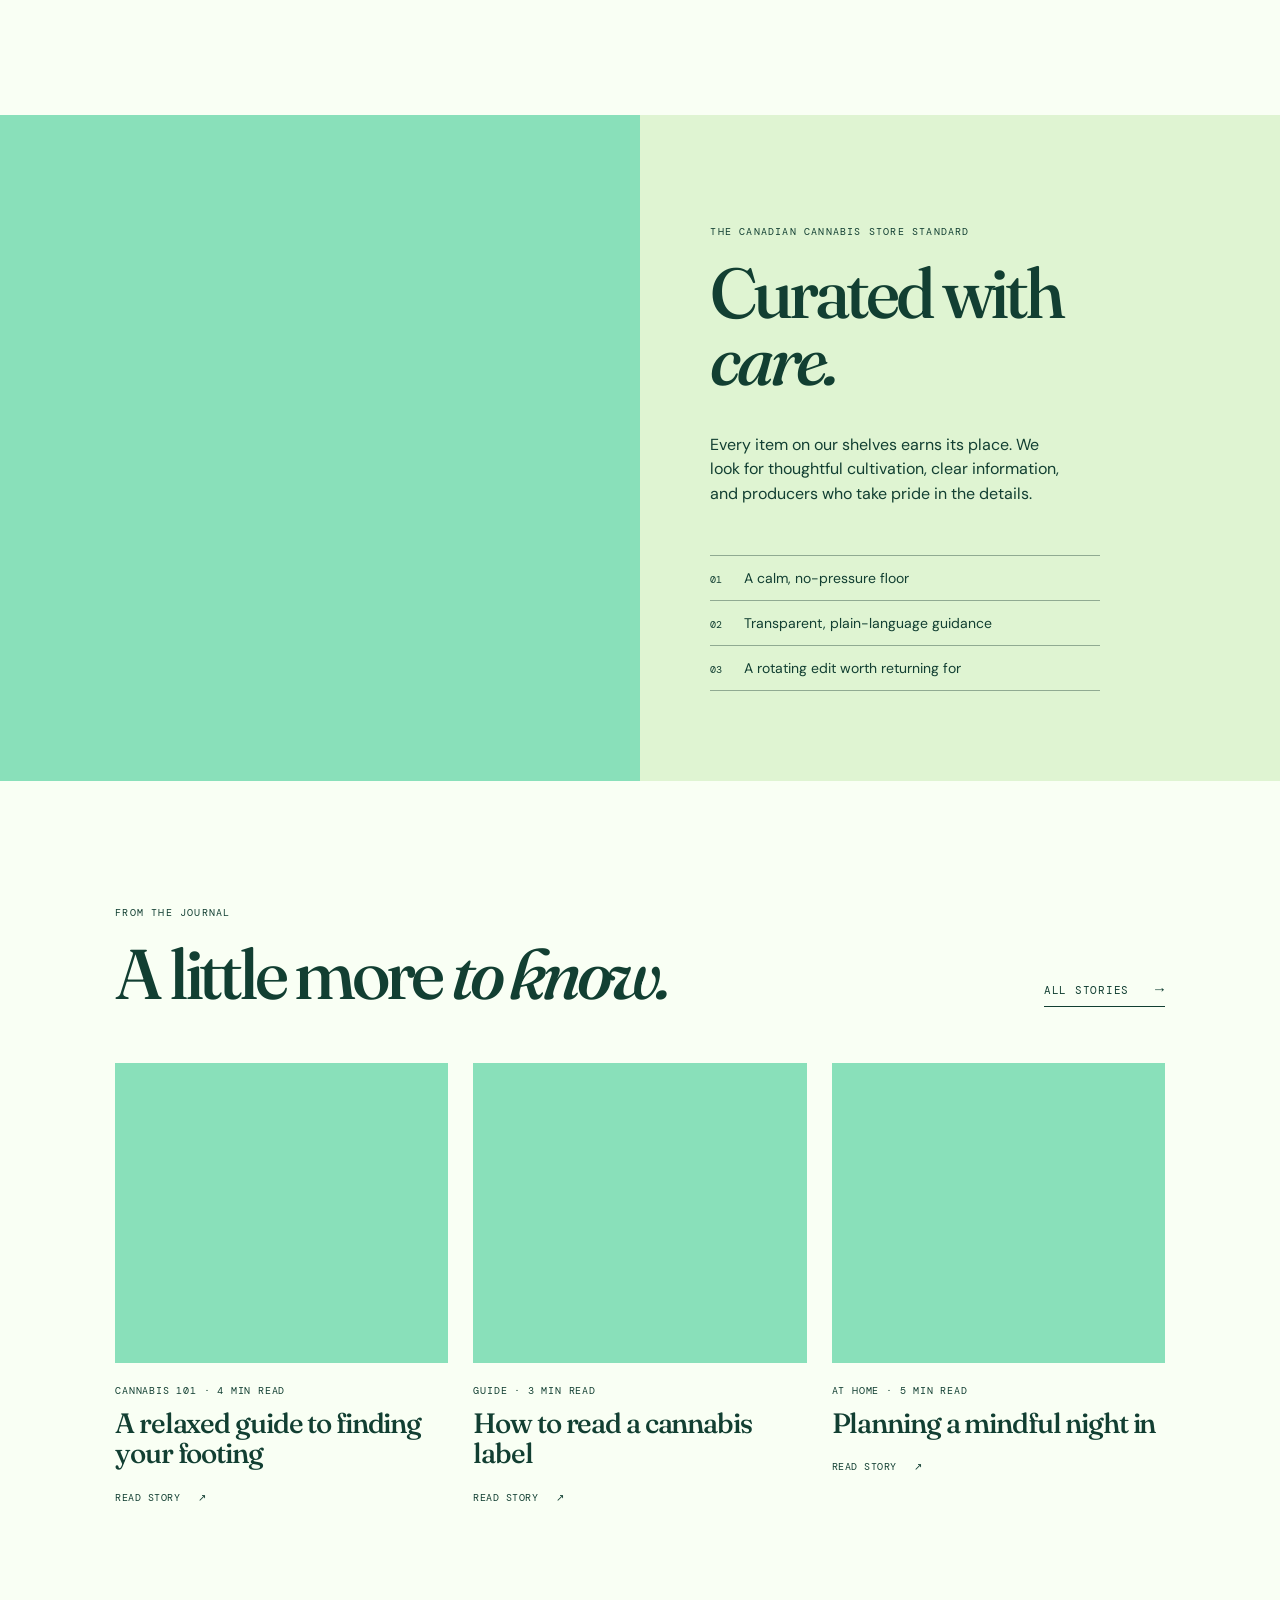
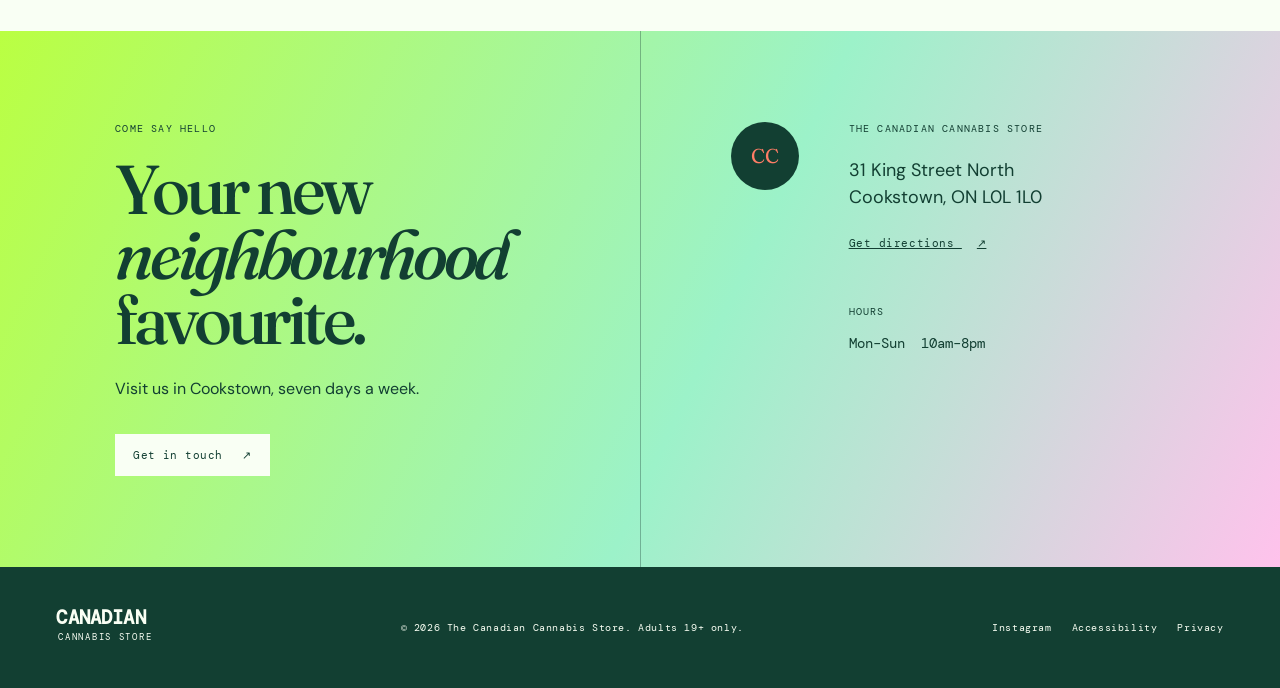
==== commit 26d6f3b7: "Add small corner image to age verification screen" ====
--- a/index.html
+++ b/index.html
@@ -10,6 +10,7 @@
     <link href="https://fonts.googleapis.com/css2?family=DM+Mono:wght@400;500&family=DM+Sans:wght@400;500;600;700&family=Fraunces:opsz,wght@9..144,500;9..144,600&display=swap" rel="stylesheet" />
     <link rel="stylesheet" href="styles.css" />
     <style>
+      .gate-corner-image{position:absolute;top:calc(8px + env(safe-area-inset-top,0px));left:calc(8px + env(safe-area-inset-left,0px));width:52px;height:auto;aspect-ratio:740/493;object-fit:contain;z-index:1;pointer-events:none}
       :root{--ink:#3d241c;--moss:#6c4935;--cream:#f8f0df;--sand:#e5cba4;--orange:#c96145;--lime:#c59e54}.notice,footer,.moods{background:#3d241c}.button-dark{background:#3d241c}.hero-actions{display:flex;align-items:center;gap:20px}.shop-menu{padding:120px 9vw;background:#eecb97}.shop-menu-head{display:flex;justify-content:space-between;align-items:end;margin-bottom:50px}.shop-menu h2{font:500 clamp(47px,5.5vw,76px)/.94 var(--serif);letter-spacing:-.06em;margin:0}.shop-menu h2 em{font-style:italic}.shop-menu-head>p{max-width:280px;font-size:15px;line-height:1.55;margin:0}.shop-links{display:grid;grid-template-columns:repeat(4,1fr);gap:14px}.shop-links a{color:var(--ink);min-height:282px;display:flex;flex-direction:column;justify-content:space-between;text-decoration:none;padding:19px;position:relative;overflow:hidden;transition:transform .25s,box-shadow .25s}.shop-links a:hover{transform:translateY(-5px);box-shadow:0 12px 0 rgba(61,36,28,.15)}.shop-links .category-no{font:10px var(--mono);letter-spacing:.1em}.shop-links strong{font:500 34px/.95 var(--serif);letter-spacing:-.05em;max-width:160px}.shop-links i{font-style:normal;font-size:23px;align-self:flex-end}.category-art{position:absolute;right:13px;top:30px;width:112px;height:112px;opacity:.9}.cat-flower{background:#d87850}.cat-preroll{background:#d6a958}.cat-vapes{background:#b98262}.cat-edibles{background:#d99774}.category-art svg{width:100%;height:100%;fill:none;stroke:var(--ink);stroke-width:1.4}.category-art .fill{fill:rgba(61,36,28,.12)}.shop-menu-bottom{margin-top:24px;display:flex;align-items:center;justify-content:space-between}.shop-menu-bottom p{font:10px var(--mono);letter-spacing:.07em}.shop-menu-bottom .button{white-space:nowrap}@media(max-width:760px){.hero-actions{align-items:flex-start;flex-direction:column}.shop-menu{padding:80px 9vw}.shop-menu-head{display:block;margin-bottom:35px}.shop-menu-head>p{margin-top:25px}.shop-links{grid-template-columns:1fr 1fr}.shop-links a{min-height:210px}.shop-links strong{font-size:27px}.category-art{width:86px;height:86px;top:26px}.shop-menu-bottom{align-items:flex-start;gap:20px;flex-direction:column}}
       .shop-drawer{position:fixed;inset:0;z-index:30;pointer-events:none}.shop-drawer.is-open{pointer-events:auto}.drawer-backdrop{position:absolute;inset:0;background:rgba(61,36,28,.5);opacity:0;transition:opacity .25s}.drawer-panel{position:absolute;right:0;top:0;height:100%;width:min(1120px,100%);overflow-y:auto;background:#f8f0df;transform:translateX(100%);transition:transform .35s ease;padding:47px 5vw}.shop-drawer.is-open .drawer-backdrop{opacity:1}.shop-drawer.is-open .drawer-panel{transform:translateX(0)}.drawer-header{display:flex;align-items:flex-start;justify-content:space-between;border-bottom:1px solid rgba(61,36,28,.25);padding-bottom:26px}.drawer-header .eyebrow{margin-bottom:12px}.drawer-header h2{font:500 53px/.9 var(--serif);letter-spacing:-.06em;margin:0}.drawer-header h2 em{font-style:italic}.drawer-close{border:1px solid var(--ink);background:transparent;color:var(--ink);font:31px/1 var(--sans);height:42px;width:42px;border-radius:50%;cursor:pointer}.drawer-note{margin:20px 0 35px;font:10px/1.5 var(--mono);letter-spacing:.04em;color:#745848}.drawer-content{display:grid;grid-template-columns:1.5fr .8fr;gap:44px}.drawer-section-title{display:flex;align-items:baseline;justify-content:space-between;border-bottom:1px solid rgba(61,36,28,.25);padding-bottom:11px}.drawer-section-title h3{font:500 28px var(--serif);letter-spacing:-.04em;margin:0}.drawer-section-title span{font:9px var(--mono);letter-spacing:.09em}.product-grid{display:grid;grid-template-columns:repeat(2,1fr);gap:14px;margin-top:15px}.menu-product{background:#fff9ec;padding:14px}.product-pack{height:130px;display:flex;align-items:center;justify-content:center;position:relative;overflow:hidden}.product-pack:before,.product-pack:after{content:'';position:absolute;border:1px solid rgba(61,36,28,.32);border-radius:50%;height:120px;width:120px}.product-pack:after{height:78px;width:78px}.product-pack span{position:relative;z-index:1;font:11px var(--mono);letter-spacing:.08em}.terra{background:#d87850}.gold{background:#d6a958}.olive{background:#aeb068}.rose{background:#dcaa91}.menu-product p{font:9px var(--mono);letter-spacing:.06em;margin:15px 0 6px}.menu-product h4{font:500 25px/1 var(--serif);letter-spacing:-.04em;margin:0 0 14px}.menu-product>div:last-child{display:flex;align-items:center;justify-content:space-between}.menu-product strong{font-size:13px}.menu-product button{border:1px solid var(--ink);border-radius:18px;background:transparent;padding:7px 10px;color:var(--ink);font:10px var(--mono);cursor:pointer}.menu-product button span{font-size:16px;margin-left:6px}.cart-panel{background:#e7c99c;padding:21px;height:max-content;position:sticky;top:0}.cart-items{min-height:145px;padding:12px 0}.cart-items>p{font:13px/1.45 var(--sans);max-width:170px}.cart-item{display:grid;grid-template-columns:1fr auto 18px;gap:9px;padding:9px 0;border-bottom:1px solid rgba(61,36,28,.18);font-size:12px}.cart-item small{display:block;font:9px var(--mono);margin-top:4px}.cart-item button{background:transparent;border:0;color:var(--ink);font-size:18px;cursor:pointer;padding:0}.cart-total{display:flex;justify-content:space-between;border-top:1px solid var(--ink);padding:15px 0;font:13px var(--mono)}.cart-panel .button{width:100%;margin:4px 0 12px;font-size:9px}.cart-panel .button:disabled{opacity:.45;cursor:not-allowed}.cart-panel>small{font:9px/1.4 var(--mono);color:#745848;display:block}@media(max-width:760px){.drawer-panel{padding:27px 6vw}.drawer-header h2{font-size:43px}.drawer-content{grid-template-columns:1fr;gap:25px}.product-grid{grid-template-columns:1fr 1fr}.menu-product h4{font-size:21px}.cart-panel{position:static}.drawer-note{margin-bottom:24px}}
       :root{--ink:#123f32;--moss:#2e8061;--cream:#f9fff4;--sand:#dff4d2;--orange:#ff7d66;--lime:#baff42}.notice,footer,.moods{background:#123f32}.notice{background:linear-gradient(90deg,#123f32,#1a6748,#123f32)}.button-dark{background:#123f32}.header{background:#f9fff4}.hero{background:radial-gradient(circle at 15% 85%,#c8ff57 0 9%,transparent 9.2%),radial-gradient(circle at 53% 20%,#ffb9ed 0 10%,transparent 10.2%),#f9fff4}.hero-image{background-image:linear-gradient(130deg,rgba(186,255,66,.42),rgba(104,242,191,.28) 45%,rgba(255,127,218,.3)),url('https://images.unsplash.com/photo-1531058020387-3be344556be6?auto=format&fit=crop&w=1200&q=85');background-blend-mode:screen,normal}.image-tag{background:#baff42}.shop-menu{background:linear-gradient(125deg,#dff4d2 0%,#f9fff4 54%,#ffc2ec 100%)}.cat-flower{background:#baff42}.cat-preroll{background:#ffc2ec}.cat-vapes{background:#7af1d1}.cat-edibles{background:#ffae7c}.visit{background:linear-gradient(115deg,#baff42,#9cf2c9 56%,#ffc2ec)}.age-gate{background:linear-gradient(130deg,#f9fff4 0 55%,#baff42 55% 72%,#ffc2ec 72%)}.gate-art{background:radial-gradient(circle at 23% 28%,#ff7d66 0 12%,transparent 12.4%),radial-gradient(circle at 68% 68%,#baff42 0 17%,transparent 17.5%),linear-gradient(135deg,rgba(18,63,50,.16),rgba(18,63,50,.42)),url('https://images.unsplash.com/photo-1444392061186-0e23080c6128?auto=format&fit=crop&w=1000&q=85');background-position:center;background-size:cover}.hero-image,.manifesto-image,.story-image{background-color:#95db7d;background-blend-mode:soft-light;filter:saturate(.72) contrast(1.08) hue-rotate(42deg)}.gate-card{position:relative}.gate-card:after{content:'✦  ✷  ✦';position:absolute;right:11%;top:8%;color:#ff7d66;font:27px var(--serif);letter-spacing:.25em;transform:rotate(-10deg)}.gate-card .eyebrow{display:inline-block;background:#baff42;padding:7px 9px;margin-bottom:20px}.gate-actions .button-dark{box-shadow:5px 5px 0 #ff7d66}.gate-actions .button-quiet{background:#f9fff4}@media(max-width:760px){.age-gate{background:#f9fff4}.gate-card:after{right:4%;top:5%}.hero{background:radial-gradient(circle at 90% 4%,#ffc2ec 0 10%,transparent 10.3%),#f9fff4}}
@@ -18,6 +19,7 @@
   </head>
   <body>
     <div class="age-gate" id="ageGate" role="dialog" aria-modal="true" aria-labelledby="gateTitle">
+      <img class="gate-corner-image" src="assets/age-gate-corner.avif" width="740" height="493" alt="" aria-hidden="true" />
       <div class="gate-art"></div>
       <div class="gate-card">
         <span class="eyebrow">ONTARIO · 19+</span>
--- a/styles.css
+++ b/styles.css
@@ -1 +1,3 @@
 :root{--ink:#193b32;--moss:#315d4e;--cream:#f4f0e6;--sand:#ded5c1;--orange:#df7650;--lime:#bcc47d;--mono:'DM Mono',monospace;--sans:'DM Sans',sans-serif;--serif:'Fraunces',serif}*{box-sizing:border-box}html{scroll-behavior:smooth}body{margin:0;background:var(--cream);color:var(--ink);font-family:var(--sans);font-size:16px}.site-shell{overflow:hidden}.notice{background:var(--ink);color:#e7e4d7;padding:11px 4vw 10px;text-align:center;font:10px var(--mono);letter-spacing:.08em;text-transform:uppercase}.notice span{color:var(--lime);margin:0 8px}.header{height:89px;display:flex;align-items:center;justify-content:space-between;padding:0 4.4vw;border-bottom:1px solid rgba(25,59,50,.16)}.brand{color:var(--ink);font-size:19px;letter-spacing:.01em;font-weight:700;text-decoration:none;line-height:.77}.brand span{display:block;font:9px var(--mono);letter-spacing:.19em;margin:6px 0 0 2px}.nav{display:flex;gap:34px;align-items:center}.nav a{font-size:13px;color:var(--ink);text-decoration:none}.nav-visit{border:1px solid var(--ink);padding:10px 15px}.nav-visit span{padding-left:10px}.menu-toggle{display:none}.hero{min-height:648px;display:grid;grid-template-columns:48% 52%;position:relative}.hero-copy{padding:94px 7vw 70px 9vw;display:flex;align-items:flex-start;flex-direction:column}.eyebrow{font:10px var(--mono);letter-spacing:.12em;margin:0 0 22px;color:inherit}.hero h1,.intro h2,.manifesto h2,.journal h2,.visit h2{font:500 clamp(52px,6.4vw,100px)/.94 var(--serif);letter-spacing:-.06em;margin:0}.hero h1 em,.intro h2 em,.manifesto h2 em,.journal h2 em,.visit h2 em{font-style:italic;font-weight:500}.hero-intro{max-width:315px;line-height:1.55;margin:40px 0 32px;font-size:16px}.text-link{color:var(--ink);text-decoration:none;font:11px var(--mono);letter-spacing:.07em;text-transform:uppercase;border-bottom:1px solid var(--ink);padding-bottom:7px}.text-link span{padding-left:18px;font-size:15px}.hero-image-wrap{padding:0 5vw 0 0;position:relative}.hero-image{height:100%;min-height:590px;background:linear-gradient(180deg,rgba(19,44,37,.04),rgba(19,44,37,.25)),url('https://images.unsplash.com/photo-1531058020387-3be344556be6?auto=format&fit=crop&w=1200&q=85') center/cover}.image-tag{position:absolute;right:0;bottom:35px;background:#f2ab7d;padding:15px 20px;font:10px/1.5 var(--mono);letter-spacing:.07em;text-transform:uppercase;color:var(--ink)}.image-tag span{display:block;font-size:16px;margin-bottom:4px}.hero-scroll{position:absolute;bottom:27px;left:4.4vw;font:9px var(--mono);letter-spacing:.13em}.hero-scroll span{width:100px;border-top:1px solid var(--ink);display:inline-block;margin:0 0 3px 13px}.intro{padding:135px 9vw 128px}.intro-grid{display:grid;grid-template-columns:1.25fr .75fr;gap:7vw}.intro h2{font-size:clamp(43px,5.2vw,78px)}.intro-side{align-self:end}.intro-side p{font-size:17px;line-height:1.58;max-width:370px;margin:0 0 34px}.moods{background:var(--ink);padding:95px 4.4vw 28px;color:var(--cream)}.section-head{display:flex;justify-content:space-between;align-items:baseline;margin-bottom:43px}.section-head p:last-child{font:14px var(--mono);color:#c4cab3}.mood-grid{display:grid;grid-template-columns:repeat(3,1fr)}.mood-card{height:430px;padding:25px 28px;display:flex;flex-direction:column;position:relative;color:var(--ink);overflow:hidden}.mood-card:before{content:'';position:absolute;inset:0;background-size:cover;background-position:center;mix-blend-mode:multiply;opacity:.22}.unwind{background:#bfc36d}.unwind:before{background-image:url('https://images.unsplash.com/photo-1545239705-1564e58b9e4a?auto=format&fit=crop&w=1000&q=80')}.wander{background:#e9a674}.wander:before{background-image:url('https://images.unsplash.com/photo-1497250681960-ef046c08a56e?auto=format&fit=crop&w=1000&q=80')}.gather{background:#d8ddd0}.gather:before{background-image:url('https://images.unsplash.com/photo-1473445361085-b9a07f55608b?auto=format&fit=crop&w=1000&q=80')}.mood-card>*{z-index:1}.card-number{font:11px var(--mono)}.mood-card h3{font:500 52px var(--serif);letter-spacing:-.05em;margin:auto 0 8px}.mood-card p{font-size:14px;line-height:1.45;margin:0}.card-arrow{position:absolute!important;right:28px;bottom:25px;border:1px solid var(--ink);height:38px;width:38px;border-radius:50%;display:grid;place-items:center}.moods-note{text-align:right;color:#c4cab3;font:10px var(--mono);letter-spacing:.07em;margin:21px 0}.manifesto{display:grid;grid-template-columns:1fr 1fr;min-height:640px}.manifesto-image{background:url('https://images.unsplash.com/photo-1458966480358-a0ac42de0a7a?auto=format&fit=crop&w=1200&q=80') center/cover}.manifesto-copy{padding:110px 11% 90px;background:var(--sand)}.manifesto h2{font-size:clamp(50px,5.5vw,80px);margin-bottom:40px}.manifesto-copy>p:not(.eyebrow){font-size:16px;line-height:1.55;max-width:350px;margin:0 0 48px}.manifesto ul{padding:0;margin:0;list-style:none;border-top:1px solid rgba(25,59,50,.4);max-width:390px}.manifesto li{border-bottom:1px solid rgba(25,59,50,.4);padding:13px 0;font-size:14px}.manifesto li span{font:10px var(--mono);margin-right:18px}.journal{padding:125px 9vw}.journal-top{display:flex;justify-content:space-between;align-items:end;margin-bottom:56px}.journal h2{font-size:clamp(47px,5.5vw,76px)}.story-grid{display:grid;grid-template-columns:repeat(3,1fr);gap:25px}.story-image{height:300px;background-position:center;background-size:cover}.story-one{background-image:url('https://images.unsplash.com/photo-1495576775051-9c2a5f260c0f?auto=format&fit=crop&w=900&q=80')}.story-two{background-image:url('https://images.unsplash.com/photo-1488459716781-31db52582fe9?auto=format&fit=crop&w=900&q=80')}.story-three{background-image:url('https://images.unsplash.com/photo-1501183638710-841dd1904471?auto=format&fit=crop&w=900&q=80')}.story-meta{font:10px var(--mono);letter-spacing:.08em;margin:21px 0 11px}.story-grid h3{font:500 28px/1.08 var(--serif);letter-spacing:-.04em;margin:0 0 16px}.story-grid a{color:var(--ink);font:10px var(--mono);letter-spacing:.05em;text-transform:uppercase;text-decoration:none}.story-grid a span{margin-left:11px}.visit{background:var(--orange);display:grid;grid-template-columns:1fr 1fr;color:var(--ink);min-height:500px}.visit-copy{padding:91px 9vw}.visit h2{font-size:clamp(49px,5.4vw,78px);margin-bottom:26px}.visit-copy>p:not(.eyebrow){font-size:16px;margin-bottom:35px}.button{display:inline-flex;align-items:center;justify-content:center;text-decoration:none;border:0;padding:14px 18px;font:11px var(--mono);letter-spacing:.04em;cursor:pointer}.button span{padding-left:20px}.button-light{background:var(--cream);color:var(--ink)}.button-dark{background:var(--ink);color:var(--cream)}.button-quiet{color:var(--ink);background:transparent;border:1px solid rgba(25,59,50,.45)}.visit-detail{padding:91px 9vw 50px 7vw;border-left:1px solid rgba(25,59,50,.35);display:grid;grid-template-columns:90px 1fr;gap:28px;align-content:start}.location-mark{height:68px;width:68px;border-radius:50%;background:var(--ink);color:var(--orange);display:grid;place-items:center;font:20px var(--serif)}address{font-size:18px;line-height:1.5;font-style:normal;margin:0 0 20px}.direction-link{color:var(--ink);font:11px var(--mono);letter-spacing:.05em}.direction-link span{margin-left:15px}.hours{grid-column:2;margin-top:25px}.hours .eyebrow{margin-bottom:9px}.hours p:last-child{font:14px/1.65 var(--mono)}footer{background:var(--ink);color:var(--cream);padding:44px 4.4vw;display:flex;align-items:center;justify-content:space-between}footer .brand,footer a{color:var(--cream)}footer p,footer a{font:10px var(--mono);letter-spacing:.06em;text-decoration:none}footer div{display:flex;gap:20px}.age-gate{position:fixed;inset:0;z-index:10;background:#f0ede2;display:grid;grid-template-columns:44% 56%;transition:opacity .5s,visibility .5s}.age-gate.is-hidden{opacity:0;visibility:hidden}.gate-art{background:linear-gradient(135deg,rgba(27,62,52,.2),transparent),url('https://images.unsplash.com/photo-1444392061186-0e23080c6128?auto=format&fit=crop&w=1000&q=85') center/cover}.gate-card{padding:13vh 12%;align-self:center;max-width:620px}.gate-card h1{font:500 clamp(43px,5vw,74px)/.98 var(--serif);letter-spacing:-.06em;margin:0 0 25px}.gate-card p{max-width:410px;line-height:1.55}.gate-actions{display:flex;gap:12px;margin:35px 0 24px}.gate-card small{font:10px var(--mono);letter-spacing:.05em;color:#5d6f65}@media(max-width:760px){.notice{font-size:8px;padding:10px 20px}.header{height:72px}.nav{position:absolute;top:110px;right:16px;background:var(--cream);z-index:3;padding:20px;display:none;flex-direction:column;align-items:stretch;gap:20px;box-shadow:0 8px 20px #193b3222}.nav.open{display:flex}.menu-toggle{display:flex;border:0;background:transparent;flex-direction:column;gap:5px}.menu-toggle i{display:block;width:25px;border-top:1px solid var(--ink)}.hero{grid-template-columns:1fr;min-height:auto}.hero-copy{padding:70px 9vw 60px}.hero-image-wrap{padding:0}.hero-image{min-height:430px}.hero-scroll{display:none}.image-tag{bottom:15px}.intro{padding:85px 9vw}.intro-grid,.manifesto,.visit{grid-template-columns:1fr}.intro-side{margin-top:35px}.moods{padding:70px 5vw 20px}.section-head p:last-child{display:none}.mood-grid,.story-grid{grid-template-columns:1fr}.mood-card{height:290px}.manifesto-image{height:390px}.manifesto-copy{padding:75px 9vw}.journal{padding:80px 9vw}.journal-top{margin-bottom:35px}.journal-top>.text-link{display:none}.story-grid{gap:40px}.story-image{height:330px}.visit-copy{padding:74px 9vw}.visit-detail{padding:55px 9vw;border-left:0;border-top:1px solid rgba(25,59,50,.35);grid-template-columns:75px 1fr}.hours{grid-column:1/-1}.age-gate{grid-template-columns:1fr}.gate-art{display:none}.gate-card{padding:70px 9vw}.gate-actions{flex-direction:column;align-items:stretch}footer{align-items:flex-start;gap:26px;flex-direction:column}footer div{flex-wrap:wrap}}
+/* Browse-only catalogue used until online ordering is connected. */
+.catalogue{padding:115px 9vw;background:#f9fff4;color:#123f32}.catalogue-heading{display:flex;justify-content:space-between;align-items:flex-end;gap:40px}.catalogue-heading h2{font:500 clamp(46px,5vw,74px)/.92 var(--serif);letter-spacing:-.06em;margin:0}.catalogue-heading h2 em{font-style:italic}.catalogue-heading>p{max-width:330px;margin:0;font-size:15px;line-height:1.55}.catalogue-tabs{display:flex;flex-wrap:wrap;gap:9px;margin:42px 0 23px}.catalogue-tabs button{appearance:none;border:1px solid #123f32;border-radius:99px;background:transparent;padding:10px 14px;color:#123f32;font:10px var(--mono);letter-spacing:.06em;cursor:pointer}.catalogue-tabs button.is-active,.catalogue-tabs button:hover{background:#123f32;color:#f9fff4}.catalogue-grid{display:grid;grid-template-columns:repeat(5,1fr);gap:12px}.catalogue-card{min-height:320px;padding:15px;display:flex;flex-direction:column;position:relative;overflow:hidden}.catalogue-card[hidden]{display:none}.catalogue-card>span{font:9px var(--mono);letter-spacing:.08em}.catalogue-card .product-mark{height:106px;width:106px;border:1px solid rgba(18,63,50,.42);border-radius:50%;margin:21px auto 16px;display:grid;place-items:center;position:relative;font:19px var(--serif);letter-spacing:-.06em}.catalogue-card .product-mark:before,.catalogue-card .product-mark:after{content:'';position:absolute;border:1px solid rgba(18,63,50,.25);border-radius:50%}.catalogue-card .product-mark:before{height:74px;width:74px}.catalogue-card .product-mark:after{height:124px;width:48px;transform:rotate(37deg)}.catalogue-card h3{font:500 28px/.94 var(--serif);letter-spacing:-.05em;margin:0}.catalogue-card p{font-size:12px;line-height:1.35;margin:8px 0}.catalogue-card strong{font:500 12px var(--mono);margin-top:auto}.catalogue-card button{margin-top:12px;border:0;border-bottom:1px solid #123f32;padding:0 0 6px;background:transparent;text-align:left;color:#123f32;font:10px var(--mono);letter-spacing:.04em;cursor:pointer}.catalogue-card button:hover{opacity:.6}.catalogue-card.mint{background:#baff42}.catalogue-card.coral{background:#ffae7c}.catalogue-card.yellow{background:#ffe17b}.catalogue-card.lilac{background:#ffc2ec}.catalogue-footnote{max-width:700px;margin:26px 0 0;font:10px/1.5 var(--mono);letter-spacing:.03em}.order-notice[hidden]{display:none}.order-notice{position:fixed;inset:0;z-index:70;background:rgba(18,63,50,.6);display:grid;place-items:center;padding:22px}.order-notice-card{width:min(470px,100%);background:#f9fff4;padding:44px;box-shadow:12px 12px 0 #baff42}.order-notice-card h2{font:500 54px/.95 var(--serif);letter-spacing:-.06em;margin:0}.order-notice-card>p:not(.eyebrow){font-size:16px;line-height:1.5;margin:16px 0 26px}.order-notice-card .button{border:0;cursor:pointer}@media(max-width:1050px){.catalogue-grid{grid-template-columns:repeat(3,1fr)}}@media(max-width:760px){.catalogue{padding:78px 6vw}.catalogue-heading{display:block}.catalogue-heading>p{margin-top:23px}.catalogue-grid{grid-template-columns:repeat(2,1fr);gap:9px}.catalogue-card{min-height:290px;padding:13px}.catalogue-card h3{font-size:24px}.catalogue-card .product-mark{height:78px;width:78px;margin:18px auto 14px}.catalogue-card .product-mark:before{height:52px;width:52px}.catalogue-card .product-mark:after{height:94px;width:36px}.order-notice-card{padding:31px 24px}.order-notice-card h2{font-size:45px}}
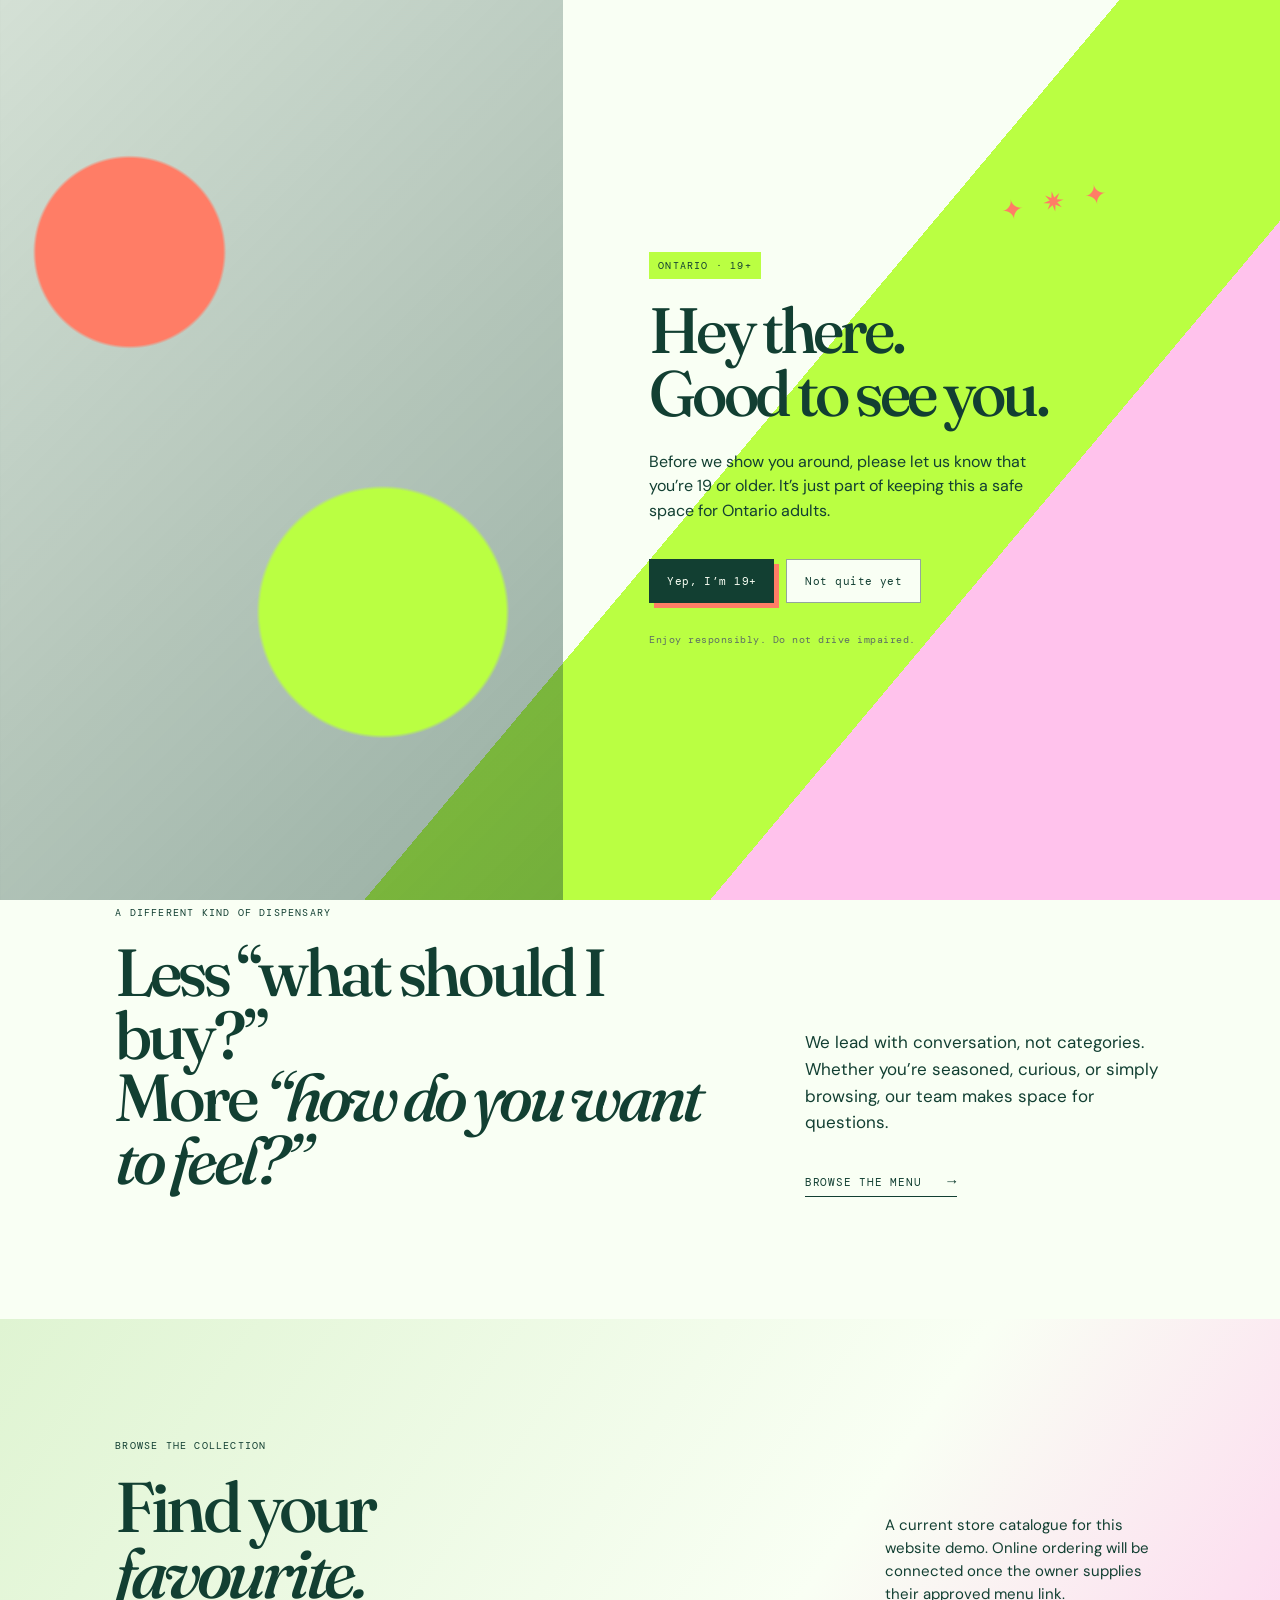
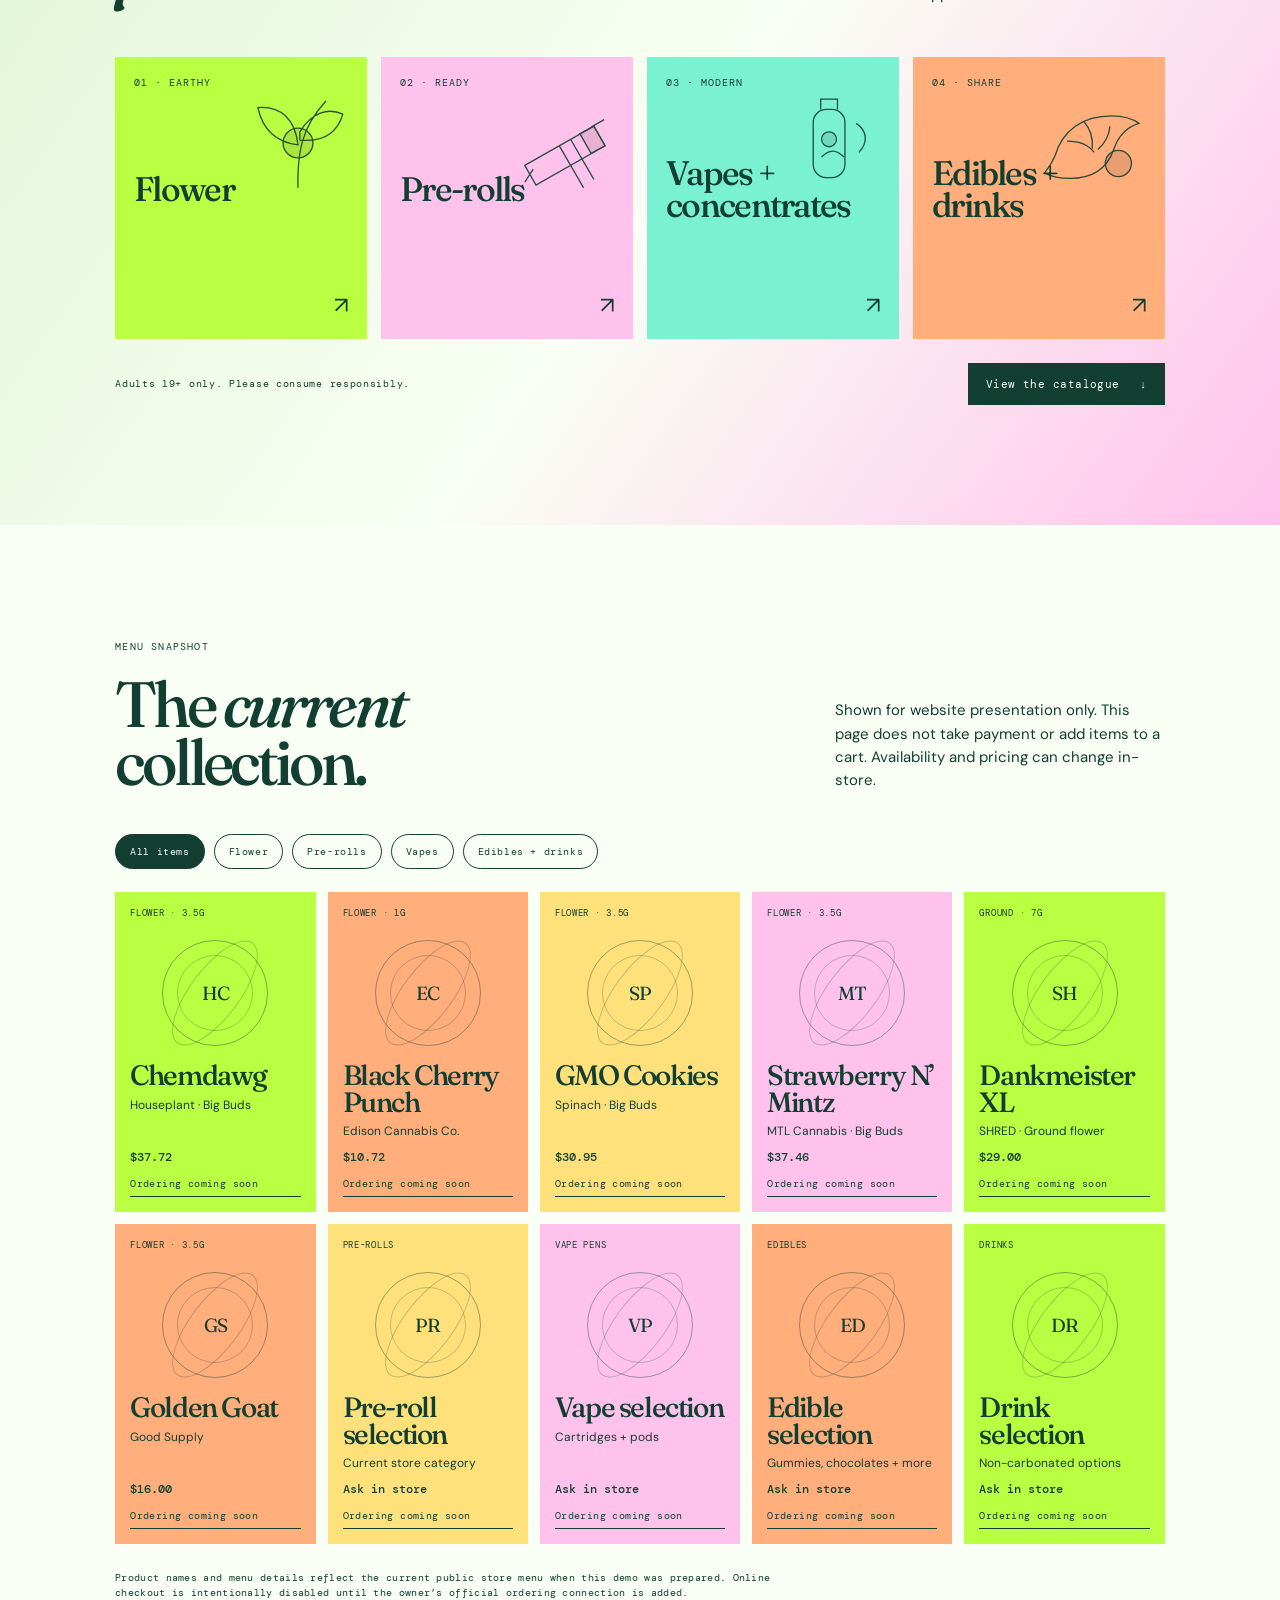
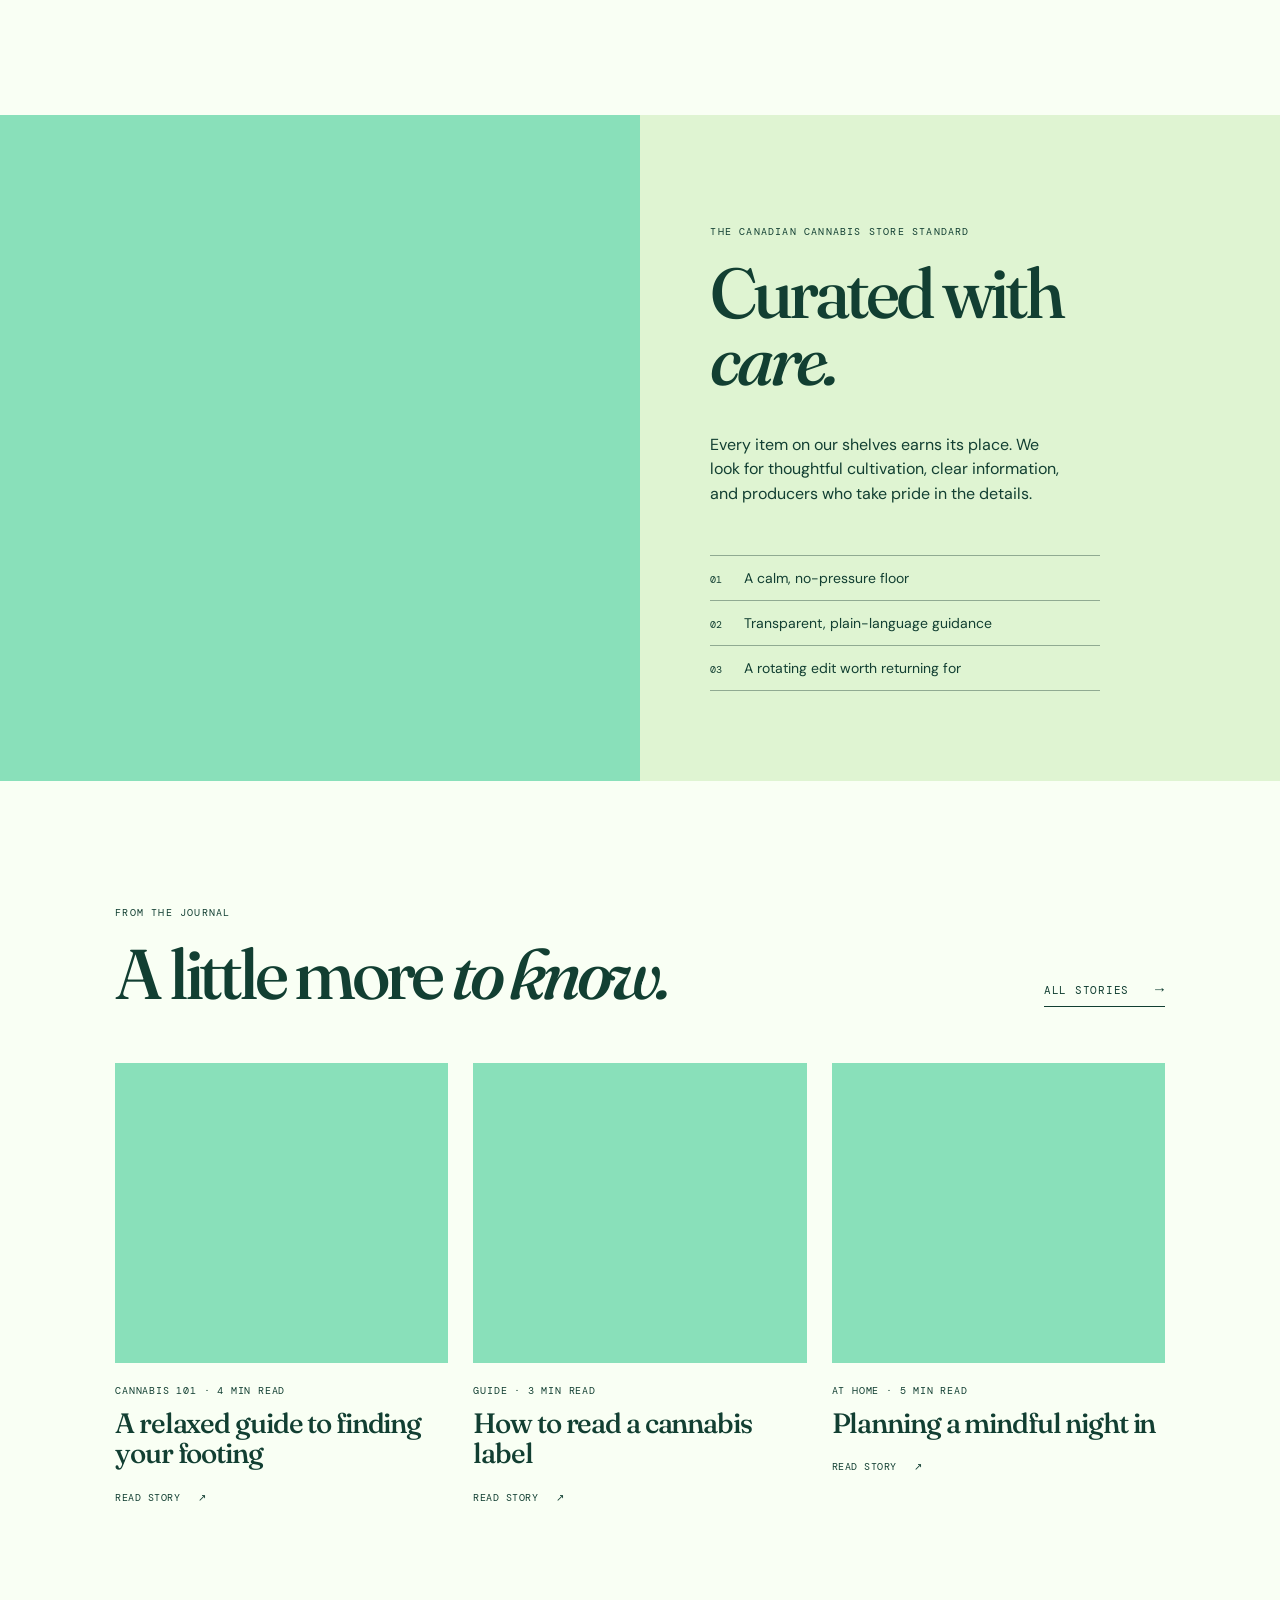
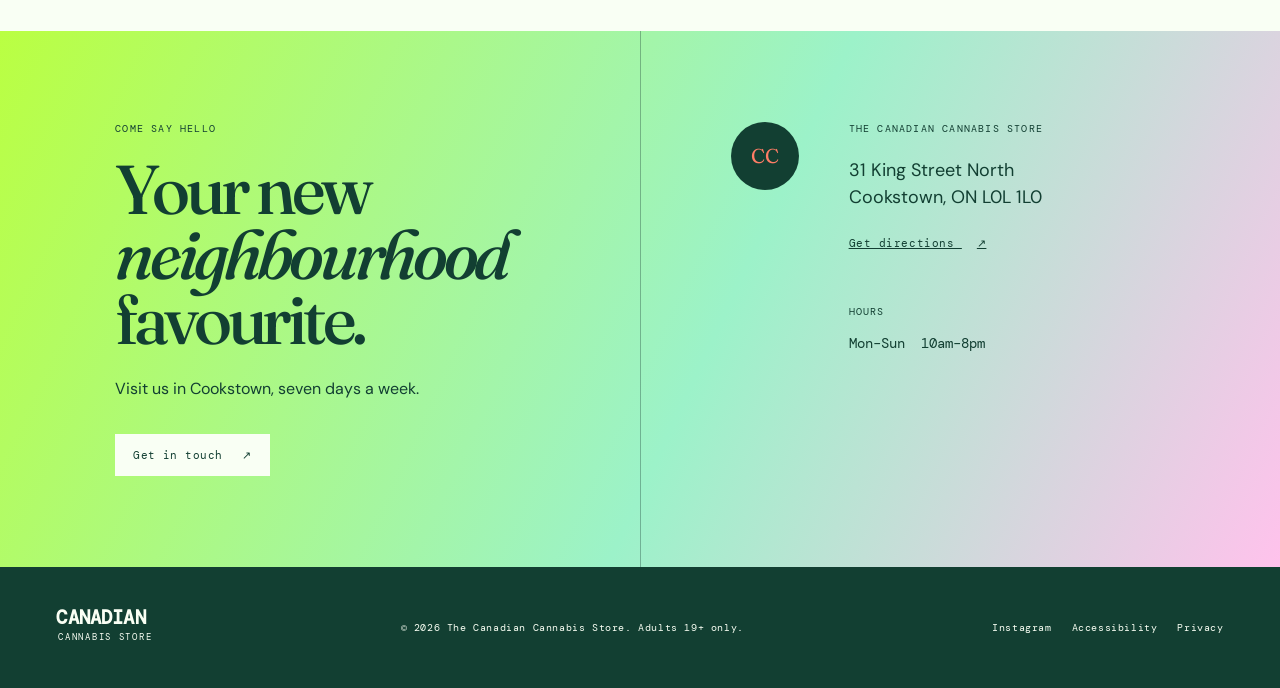
==== commit c4a4c2c8: "Restore original age verification screen" ====
--- a/index.html
+++ b/index.html
@@ -10,7 +10,6 @@
     <link href="https://fonts.googleapis.com/css2?family=DM+Mono:wght@400;500&family=DM+Sans:wght@400;500;600;700&family=Fraunces:opsz,wght@9..144,500;9..144,600&display=swap" rel="stylesheet" />
     <link rel="stylesheet" href="styles.css" />
     <style>
-      .gate-corner-image{position:absolute;top:calc(8px + env(safe-area-inset-top,0px));left:calc(8px + env(safe-area-inset-left,0px));width:52px;height:auto;aspect-ratio:740/493;object-fit:contain;z-index:1;pointer-events:none}
       :root{--ink:#3d241c;--moss:#6c4935;--cream:#f8f0df;--sand:#e5cba4;--orange:#c96145;--lime:#c59e54}.notice,footer,.moods{background:#3d241c}.button-dark{background:#3d241c}.hero-actions{display:flex;align-items:center;gap:20px}.shop-menu{padding:120px 9vw;background:#eecb97}.shop-menu-head{display:flex;justify-content:space-between;align-items:end;margin-bottom:50px}.shop-menu h2{font:500 clamp(47px,5.5vw,76px)/.94 var(--serif);letter-spacing:-.06em;margin:0}.shop-menu h2 em{font-style:italic}.shop-menu-head>p{max-width:280px;font-size:15px;line-height:1.55;margin:0}.shop-links{display:grid;grid-template-columns:repeat(4,1fr);gap:14px}.shop-links a{color:var(--ink);min-height:282px;display:flex;flex-direction:column;justify-content:space-between;text-decoration:none;padding:19px;position:relative;overflow:hidden;transition:transform .25s,box-shadow .25s}.shop-links a:hover{transform:translateY(-5px);box-shadow:0 12px 0 rgba(61,36,28,.15)}.shop-links .category-no{font:10px var(--mono);letter-spacing:.1em}.shop-links strong{font:500 34px/.95 var(--serif);letter-spacing:-.05em;max-width:160px}.shop-links i{font-style:normal;font-size:23px;align-self:flex-end}.category-art{position:absolute;right:13px;top:30px;width:112px;height:112px;opacity:.9}.cat-flower{background:#d87850}.cat-preroll{background:#d6a958}.cat-vapes{background:#b98262}.cat-edibles{background:#d99774}.category-art svg{width:100%;height:100%;fill:none;stroke:var(--ink);stroke-width:1.4}.category-art .fill{fill:rgba(61,36,28,.12)}.shop-menu-bottom{margin-top:24px;display:flex;align-items:center;justify-content:space-between}.shop-menu-bottom p{font:10px var(--mono);letter-spacing:.07em}.shop-menu-bottom .button{white-space:nowrap}@media(max-width:760px){.hero-actions{align-items:flex-start;flex-direction:column}.shop-menu{padding:80px 9vw}.shop-menu-head{display:block;margin-bottom:35px}.shop-menu-head>p{margin-top:25px}.shop-links{grid-template-columns:1fr 1fr}.shop-links a{min-height:210px}.shop-links strong{font-size:27px}.category-art{width:86px;height:86px;top:26px}.shop-menu-bottom{align-items:flex-start;gap:20px;flex-direction:column}}
       .shop-drawer{position:fixed;inset:0;z-index:30;pointer-events:none}.shop-drawer.is-open{pointer-events:auto}.drawer-backdrop{position:absolute;inset:0;background:rgba(61,36,28,.5);opacity:0;transition:opacity .25s}.drawer-panel{position:absolute;right:0;top:0;height:100%;width:min(1120px,100%);overflow-y:auto;background:#f8f0df;transform:translateX(100%);transition:transform .35s ease;padding:47px 5vw}.shop-drawer.is-open .drawer-backdrop{opacity:1}.shop-drawer.is-open .drawer-panel{transform:translateX(0)}.drawer-header{display:flex;align-items:flex-start;justify-content:space-between;border-bottom:1px solid rgba(61,36,28,.25);padding-bottom:26px}.drawer-header .eyebrow{margin-bottom:12px}.drawer-header h2{font:500 53px/.9 var(--serif);letter-spacing:-.06em;margin:0}.drawer-header h2 em{font-style:italic}.drawer-close{border:1px solid var(--ink);background:transparent;color:var(--ink);font:31px/1 var(--sans);height:42px;width:42px;border-radius:50%;cursor:pointer}.drawer-note{margin:20px 0 35px;font:10px/1.5 var(--mono);letter-spacing:.04em;color:#745848}.drawer-content{display:grid;grid-template-columns:1.5fr .8fr;gap:44px}.drawer-section-title{display:flex;align-items:baseline;justify-content:space-between;border-bottom:1px solid rgba(61,36,28,.25);padding-bottom:11px}.drawer-section-title h3{font:500 28px var(--serif);letter-spacing:-.04em;margin:0}.drawer-section-title span{font:9px var(--mono);letter-spacing:.09em}.product-grid{display:grid;grid-template-columns:repeat(2,1fr);gap:14px;margin-top:15px}.menu-product{background:#fff9ec;padding:14px}.product-pack{height:130px;display:flex;align-items:center;justify-content:center;position:relative;overflow:hidden}.product-pack:before,.product-pack:after{content:'';position:absolute;border:1px solid rgba(61,36,28,.32);border-radius:50%;height:120px;width:120px}.product-pack:after{height:78px;width:78px}.product-pack span{position:relative;z-index:1;font:11px var(--mono);letter-spacing:.08em}.terra{background:#d87850}.gold{background:#d6a958}.olive{background:#aeb068}.rose{background:#dcaa91}.menu-product p{font:9px var(--mono);letter-spacing:.06em;margin:15px 0 6px}.menu-product h4{font:500 25px/1 var(--serif);letter-spacing:-.04em;margin:0 0 14px}.menu-product>div:last-child{display:flex;align-items:center;justify-content:space-between}.menu-product strong{font-size:13px}.menu-product button{border:1px solid var(--ink);border-radius:18px;background:transparent;padding:7px 10px;color:var(--ink);font:10px var(--mono);cursor:pointer}.menu-product button span{font-size:16px;margin-left:6px}.cart-panel{background:#e7c99c;padding:21px;height:max-content;position:sticky;top:0}.cart-items{min-height:145px;padding:12px 0}.cart-items>p{font:13px/1.45 var(--sans);max-width:170px}.cart-item{display:grid;grid-template-columns:1fr auto 18px;gap:9px;padding:9px 0;border-bottom:1px solid rgba(61,36,28,.18);font-size:12px}.cart-item small{display:block;font:9px var(--mono);margin-top:4px}.cart-item button{background:transparent;border:0;color:var(--ink);font-size:18px;cursor:pointer;padding:0}.cart-total{display:flex;justify-content:space-between;border-top:1px solid var(--ink);padding:15px 0;font:13px var(--mono)}.cart-panel .button{width:100%;margin:4px 0 12px;font-size:9px}.cart-panel .button:disabled{opacity:.45;cursor:not-allowed}.cart-panel>small{font:9px/1.4 var(--mono);color:#745848;display:block}@media(max-width:760px){.drawer-panel{padding:27px 6vw}.drawer-header h2{font-size:43px}.drawer-content{grid-template-columns:1fr;gap:25px}.product-grid{grid-template-columns:1fr 1fr}.menu-product h4{font-size:21px}.cart-panel{position:static}.drawer-note{margin-bottom:24px}}
       :root{--ink:#123f32;--moss:#2e8061;--cream:#f9fff4;--sand:#dff4d2;--orange:#ff7d66;--lime:#baff42}.notice,footer,.moods{background:#123f32}.notice{background:linear-gradient(90deg,#123f32,#1a6748,#123f32)}.button-dark{background:#123f32}.header{background:#f9fff4}.hero{background:radial-gradient(circle at 15% 85%,#c8ff57 0 9%,transparent 9.2%),radial-gradient(circle at 53% 20%,#ffb9ed 0 10%,transparent 10.2%),#f9fff4}.hero-image{background-image:linear-gradient(130deg,rgba(186,255,66,.42),rgba(104,242,191,.28) 45%,rgba(255,127,218,.3)),url('https://images.unsplash.com/photo-1531058020387-3be344556be6?auto=format&fit=crop&w=1200&q=85');background-blend-mode:screen,normal}.image-tag{background:#baff42}.shop-menu{background:linear-gradient(125deg,#dff4d2 0%,#f9fff4 54%,#ffc2ec 100%)}.cat-flower{background:#baff42}.cat-preroll{background:#ffc2ec}.cat-vapes{background:#7af1d1}.cat-edibles{background:#ffae7c}.visit{background:linear-gradient(115deg,#baff42,#9cf2c9 56%,#ffc2ec)}.age-gate{background:linear-gradient(130deg,#f9fff4 0 55%,#baff42 55% 72%,#ffc2ec 72%)}.gate-art{background:radial-gradient(circle at 23% 28%,#ff7d66 0 12%,transparent 12.4%),radial-gradient(circle at 68% 68%,#baff42 0 17%,transparent 17.5%),linear-gradient(135deg,rgba(18,63,50,.16),rgba(18,63,50,.42)),url('https://images.unsplash.com/photo-1444392061186-0e23080c6128?auto=format&fit=crop&w=1000&q=85');background-position:center;background-size:cover}.hero-image,.manifesto-image,.story-image{background-color:#95db7d;background-blend-mode:soft-light;filter:saturate(.72) contrast(1.08) hue-rotate(42deg)}.gate-card{position:relative}.gate-card:after{content:'✦  ✷  ✦';position:absolute;right:11%;top:8%;color:#ff7d66;font:27px var(--serif);letter-spacing:.25em;transform:rotate(-10deg)}.gate-card .eyebrow{display:inline-block;background:#baff42;padding:7px 9px;margin-bottom:20px}.gate-actions .button-dark{box-shadow:5px 5px 0 #ff7d66}.gate-actions .button-quiet{background:#f9fff4}@media(max-width:760px){.age-gate{background:#f9fff4}.gate-card:after{right:4%;top:5%}.hero{background:radial-gradient(circle at 90% 4%,#ffc2ec 0 10%,transparent 10.3%),#f9fff4}}
@@ -19,7 +18,6 @@
   </head>
   <body>
     <div class="age-gate" id="ageGate" role="dialog" aria-modal="true" aria-labelledby="gateTitle">
-      <img class="gate-corner-image" src="assets/age-gate-corner.avif" width="740" height="493" alt="" aria-hidden="true" />
       <div class="gate-art"></div>
       <div class="gate-card">
         <span class="eyebrow">ONTARIO · 19+</span>
